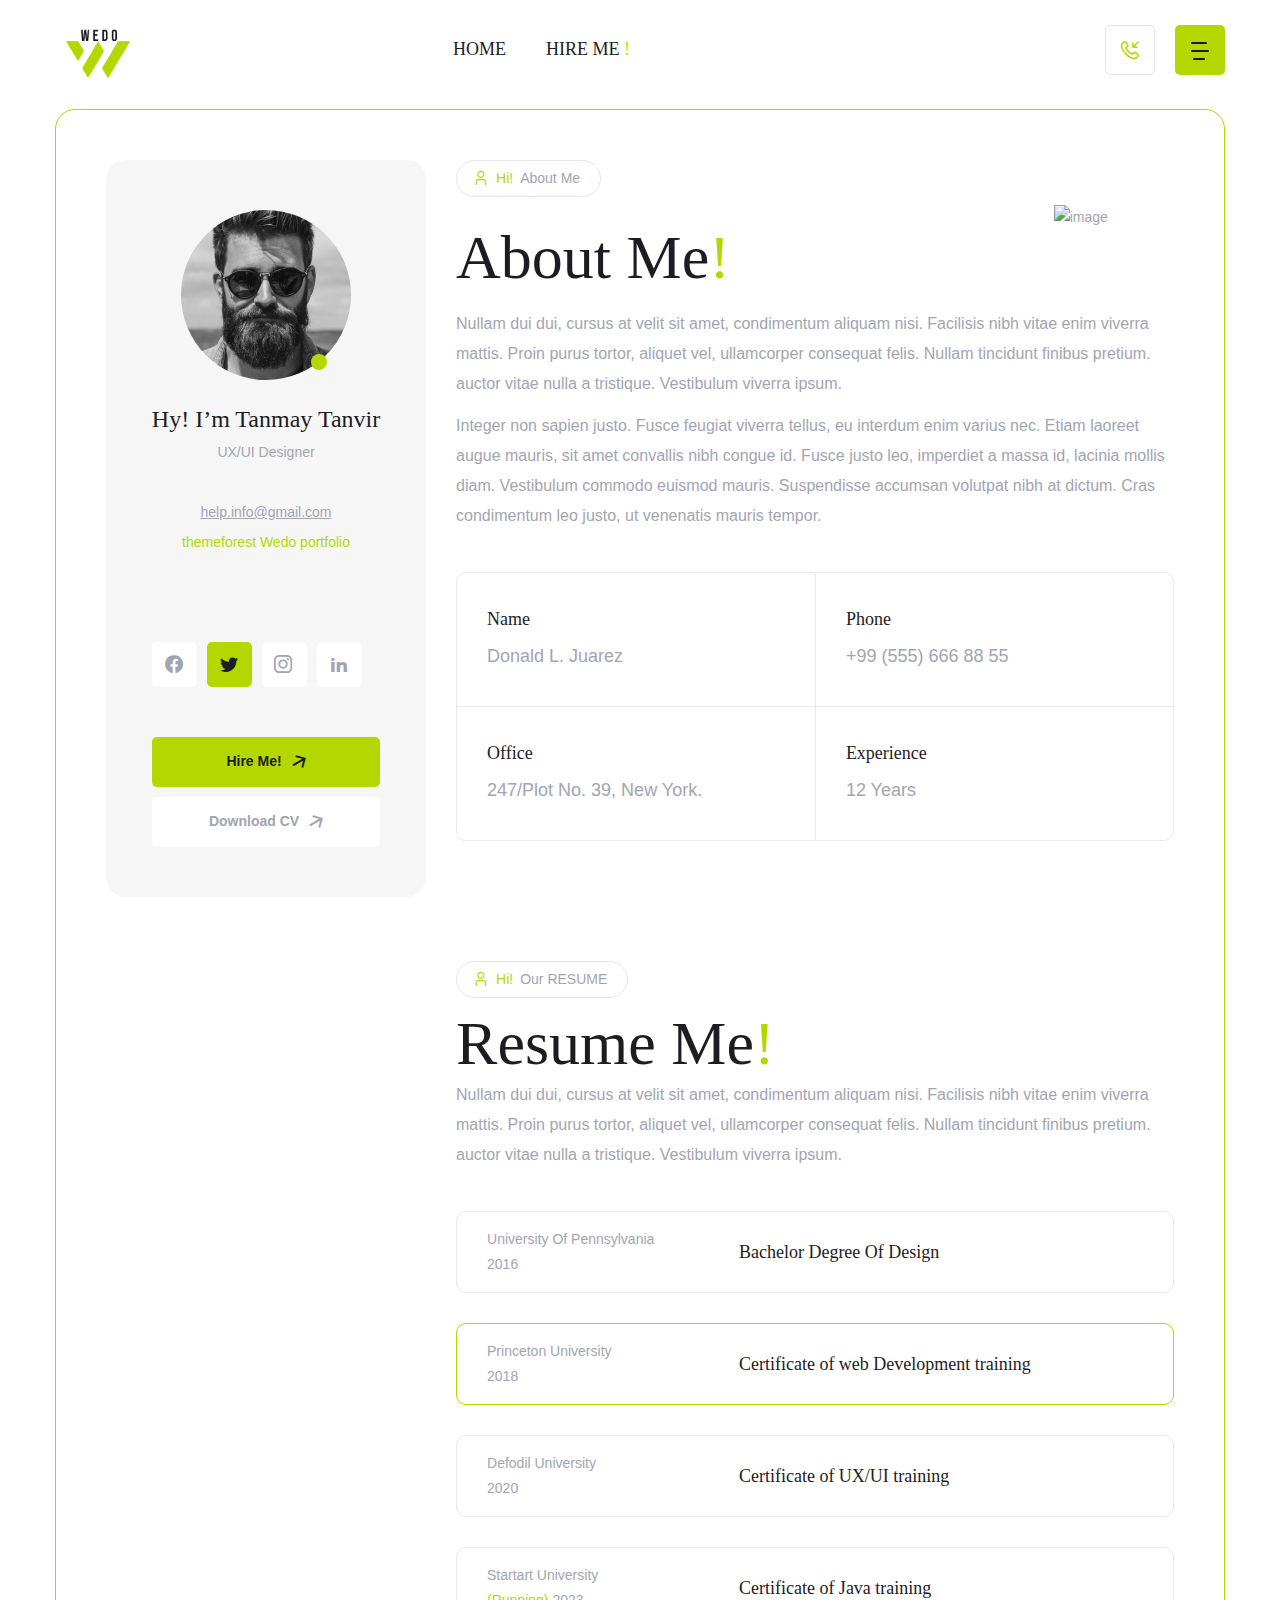
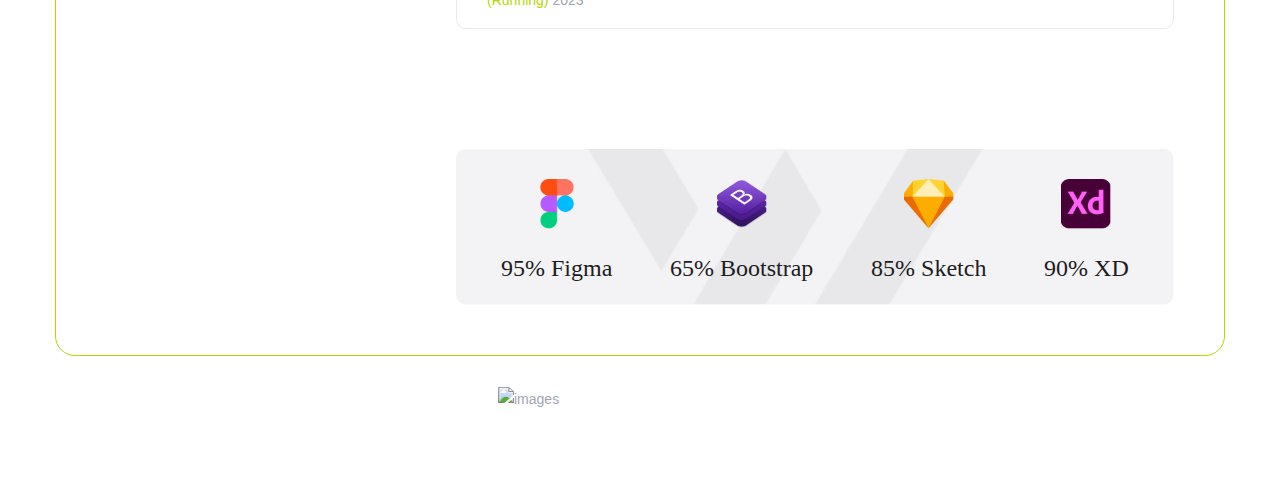
==== about-us.html @ e4fea362 "update" ====
<!DOCTYPE html>
<!--[if IE 8]><html class="ie" xmlns="http://www.w3.org/1999/xhtml" xml:lang="en-US" lang="en-US"> <![endif]-->
<!--[if (gte IE 9)|!(IE)]><!-->
<html xmlns="http://www.w3.org/1999/xhtml" xml:lang="en-US" lang="en-US">
<!--<![endif]-->

<head>
  <!-- Basic Page Needs -->
  <!--[if IE
      ]><meta http-equiv="X-UA-Compatible" content="IE=edge,chrome=1"
    /><![endif]-->

  <title>Wedo - Personal Portfolio HTML Template</title>

  <meta charset="UTF-8" />
  <meta http-equiv="X-UA-Compatible" content="IE=edge" />

  <!-- Font -->
  <link rel="stylesheet" href="fonts/fonts.css" />
  <!-- Bootstrap -->
  <link rel="stylesheet" href="stylesheets/bootstrap.min.css" />

  <!-- Mobile Specific Metas -->
  <meta name="viewport" content="width=device-width, initial-scale=1, maximum-scale=1" />

  <!-- Theme Style -->
  <link rel="stylesheet" type="text/css" href="stylesheets/shortcodes.css" />
  <link rel="stylesheet" type="text/css" href="stylesheets/style.css" />

  <!-- Favicon and Touch Icons  -->
  <link rel="shortcut icon" href="images/logo.png">
  <link rel="apple-touch-icon-precomposed" href="images/favicon.png">

  <!-- Responsive -->
  <link rel="stylesheet" type="text/css" href="stylesheets/responsive.css" />

</head>

<body>
  <!-- Header -->
  <header id="header" class="header header-default">
    <div class="tf-container">
      <div class="row">
        <div class="col-lg-4">
          <a href="index.html" class="logo">
            <img src="images/logo-light.jpg" alt="images">
          </a>
        </div>
        <div class="col-lg-8">
          <div class="inner-header">
            <div class="inner-header-left">
              <h3><a href="index.html">HOME</a></h3>
              <h3><a href="#">HIRE ME</a> <span class="flicker">!</span></h3>
            </div>
            <div class="inner-header-right">
              <div class="wd-icon-box">
                <span class="icon-phone"></span>
              </div>
              <div class="wd-icon-box active">
                <div class="nav-menu">
                  <span></span>
                </div>
              </div>
            </div>
          </div>
        </div>
      </div>
    </div>
    </div>
  </header>
  <!-- End header -->

  <section>
    <div class="tf-container">
      <div class="wrapper">
        <div class="group-4-8">
          <div class="cl4">
            <div class="sticky-sidebar">
              <div class="avatar">
                <img src="images/avatar/avt-1.png" alt="image">
              </div>
              <div class="profile">
                <div class="top">
                  <h3><a href="#">Hy! I’m Tanmay Tanvir</a></h3>
                  <p>UX/UI Designer</p>
                </div>
                <div class="content">
                  <p class="mail"><a href="#">help.info@gmail.com</a></p>
                  <p>themeforest Wedo portfolio</p>
                  <ul class="wd-social-icon m-top">
                    <li><a href="#"><i class="icon-facebook1"></i></a></li>
                    <li><a href="#" class="active"><i class="icon-twitter"></i></a></li>
                    <li><a href="#"><i class="icon-instagram"></i></a></li>
                    <li><a href="#"><i class="icon-linkedin"></i></a></li>
                  </ul>
                </div>
                <div class="bottom">
                  <a class="btn-profile active" href="#">Hire Me!<span class="icon-arrow"></span></a>
                  <a class="btn-profile" href="#">Download CV <span class="icon-arrow"></span></a>
                </div>
              </div>
            </div>
          </div>
          <div class="cl8">
            <!-- about us -->
            <div class="about-wrap">
              <div class="wrap-title">
                <div class="note">
                  <span class="icon-user icon"></span>
                  <span>Hi!</span>
                  &ensp;
                  <p>About Me</p>
                </div>
                <div class="box-title">
                  <h1 class="title">
                    About Me<span>!</span>
                  </h1>
                  <img class="logo" src="images/logo-2.png" alt="image">
                </div>

                <p>
                  Nullam dui dui, cursus at velit sit amet, condimentum aliquam nisi. Facilisis nibh vitae enim viverra
                  mattis. Proin purus tortor, aliquet vel, ullamcorper consequat felis. Nullam tincidunt finibus
                  pretium. auctor vitae nulla a tristique. Vestibulum viverra ipsum.
                </p>
                <p>Integer non sapien justo. Fusce feugiat viverra tellus, eu interdum enim varius nec. Etiam laoreet
                  augue mauris, sit amet convallis nibh congue id. Fusce justo leo, imperdiet a massa id, lacinia mollis
                  diam. Vestibulum commodo euismod mauris. Suspendisse accumsan volutpat nibh at dictum. Cras
                  condimentum leo justo, ut venenatis mauris tempor.</p>
              </div>
              <table class="content">

                <tr>
                  <td class="br-left">
                    <h4>Name</h4>
                    <p>Donald L. Juarez</p>
                  </td>
                  <td>
                    <h4>Phone</h4>
                    <p>+99 (555) 666 88 55</p>
                  </td>
                </tr>
                <tr>
                  <td class="br-left br-bottom">
                    <h4>Office</h4>
                    <p>247/Plot No. 39, New York.</p>
                  </td>
                  <td class="br-bottom">
                    <h4>Experience</h4>
                    <p>12 Years</p>
                  </td>
                </tr>
              </table>
            </div>
            <!-- end -->
            <!-- resume -->
            <div class="resume-wrap">
              <div class="wrap-title">
                <div class="note">
                  <span class="icon-user icon"></span>
                  <span>Hi!</span>
                  &ensp;
                  <p>Our RESUME</p>
                </div>
                <div class="box-title">
                  <h1 class="title">
                    Resume Me<span>!</span>
                  </h1>

                </div>

                <p>
                  Nullam dui dui, cursus at velit sit amet, condimentum aliquam nisi. Facilisis nibh vitae enim viverra
                  mattis. Proin purus tortor, aliquet vel, ullamcorper consequat felis. Nullam tincidunt finibus
                  pretium. auctor vitae nulla a tristique. Vestibulum viverra ipsum.
                </p>

              </div>
              <div class="row">
                <div class="col-lg-12">
                  <div class="tf-box-resume">
                    <ul class="inner-left">
                      <li>University of Pennsylvania</li>
                      <li>2016</li>
                    </ul>
                    <h4 class="inner-right"><a href="#"> Bachelor Degree Of Design</a></h4>
                  </div>
                </div>
                <div class="col-lg-12">
                  <div class="tf-box-resume active">
                    <ul class="inner-left">
                      <li>Princeton University</li>
                      <li>2018</li>
                    </ul>
                    <h4 class="inner-right"><a href="#"> Certificate of web Development training</a></h4>
                  </div>
                </div>
                <div class="col-lg-12">
                  <div class="tf-box-resume">
                    <ul class="inner-left">
                      <li>Defodil University</li>
                      <li>2020</li>
                    </ul>
                    <h4 class="inner-right"><a href="#"> Certificate of UX/UI training</a></h4>
                  </div>
                </div>
                <div class="col-lg-12">
                  <div class="tf-box-resume">
                    <ul class="inner-left">
                      <li>Startart University</li>
                      <li><span>(Running)</span> 2023</li>
                    </ul>
                    <h4 class="inner-right"><a href="#"> Certificate of Java training</a></h4>
                  </div>
                </div>
              </div>

            </div>
            <!-- end -->
            <div class="banner">
              <div class="item">
                <img src="images/service/img-9.png" alt="image">
                <h4><a href="#">95% Figma</a></h4>
              </div>
              <div class="item">
                <img src="images/service/img-8.png" alt="image">
                <h4><a href="#">65% Bootstrap</a></h4>
              </div>
              <div class="item">
                <img src="images/service/img-2.png" alt="image">
                <h4><a href="#">85% Sketch</a></h4>
              </div>
              <div class="item">
                <img src="images/service/img-7.png" alt="image">
                <h4><a href="#">90% XD</a></h4>
              </div>
            </div>
          </div>
        </div>
      </div>
    </div>
  </section>
  <!-- End -->

  <!-- Footer -->
  <footer>
    <div class="tf-container">
      <div class="footer">
        <img src="images/footer.jpg" alt="images">
      </div>
    </div>

  </footer>
  <!-- End footer -->
  <script src="javascript/jquery.min.js"></script>
  <script src="javascript/main.js"></script>

</body>

</html>
---- stylesheets/shortcodes.css ----
/*
--------------------------
*/
@import url(../fonts/icons-font.css);




.tf-container {
    position: relative;
    margin-left: auto;
    margin-right: auto;
    padding-right: 15px;
    padding-left: 15px;
    width: 1200px;
    max-width: 100%;
}

.wrapper {
    border: 1px solid var(--primary-bg-light);
    border-radius: 20px;
    padding: 50px;
}

.group-4-8 {
    display: flex;
    flex-wrap: wrap;
}

.group-4-8 .cl4 {
    width: 29.966%;
}

.group-4-8 .cl8 {
    width: 67.2%;
    margin-left: 30px;
}

/* light themes
--------------------------------------------------------------*/
/* sidebar */
.sticky-sidebar {
    background-color: #f6f6f6;
    border-radius: 20px;
    padding: 50px 0px;
    display: flex;
    flex-direction: column;
    align-items: center;
}

.sticky-sidebar .avatar {
    width: 170px;
    height: 170px;
    position: relative;
}

.sticky-sidebar .avatar::after {
    position: absolute;
    content: "";
    width: 16px;
    height: 16px;
    border-radius: 50px;
    background-color: var(--primary-bg-light);
    bottom: 6%;
    right: 14%;
}

.sticky-sidebar .avatar img {
    border-radius: 100px;
}

.sticky-sidebar .profile {
    margin: 25px 0px 0px;
}

.profile .top h3 {
    font-size: 24px;
    line-height: 28.8px;
    text-align: center;
    margin-bottom: 3px;
}

.profile .top p {
    font-weight: 500;
    font-size: 14px;
    line-height: 30px;
    text-align: center;
}

.sticky-sidebar .content p {
    font-size: 14px;
    line-height: 30px;
    color: var(--primary-bg-light);
    text-align: center;
}

.sticky-sidebar .content .mail a {
    color: var(--primary-color);
    text-decoration: underline;
}

/* widget social icon */
.wd-social-icon {
    display: flex;
    align-items: center;
    gap: 10px;
}

.wd-social-icon li a {
    background: var(--color-white);
    border-radius: 5px;
    width: 45px;
    height: 45px;
    display: inline-flex;
    align-items: center;
    justify-content: center;
    color: var(--primary-color);
}

.wd-social-icon li a:hover,
.wd-social-icon li a.active,
.btn-profile:hover,
.btn-profile.active {
    color: var(--title-light);
    background-color: var(--primary-bg-light);
}

.wd-social-icon li a i {
    font-size: 18px;
}

.profile .content {
    margin: 30px 0px 50px;
}

.content .m-top {
    margin-top: 85px;
}

.profile .bottom {
    display: flex;
    flex-direction: column;
    gap: 10px;
}

.btn-profile {
    width: 100%;
    height: 50px;
    font-weight: 600;
    font-size: 14px;
    line-height: 16.94px;
    display: inline-flex;
    justify-content: center;
    align-items: center;
    background-color: var(--color-white);
    color: var(--primary-color);
    border-radius: 5px;
}

.btn-profile span {
    margin-left: 10px;
}

.btn-profile span::before {
    color: var(--primary-color);
}

.btn-profile.active span::before,
.btn-profile:hover span::before {
    color: var(--title-light);
}

.btn-profile span {
    -webkit-transition: all 0.3s ease-in-out;
    -moz-transition: all 0.3s ease-in-out;
    -ms-transition: all 0.3s ease-in-out;
    -o-transition: all 0.3s ease-in-out;
    transition: all 0.3s ease-in-out;
}

/* blog detail*/
.wrap-title {
    margin-bottom: 41px;
}

.wrap-title .note {
    display: inline-flex;
    justify-content: center;
    align-items: center;
    padding: 5px 20px 5px 17px;
    border-radius: 100px;
    border: 1px solid #e6e6e7;
    cursor: pointer;
    margin-bottom: 8px;
}

.wrap-title .note span {
    color: var(--primary-bg-light);
}

.wrap-title .note span,
.wrap-title .note p {
    font-size: 14px;
    line-height: 16.94px;
}

.wrap-title .note .icon {
    margin-right: 8px;
}

.wrap-title .title {
    font-size: 62px;
    line-height: 74.4px;
}

.wrap-title .title span {
    color: var(--primary-bg-light);
}

.blog-wrap .image {
    margin-bottom: 20px;
}

.post,
.post .user-post,
.post .view {
    display: flex;
    justify-content: space-between;
    align-items: center;
}

.content .post {
    margin-bottom: 24px;
}

.post .user-post .thumb img {
    width: 38px;
    height: 38px;
    margin-right: 9px;
    border-radius: 50%;
}

.post .thumb span:last-child {
    color: var(--primary-bg-light);
}

.post .thumb {
    margin-right: 49px;
}

.post .view li {
    font-size: 14px;
}

.post .view li:first-child {
    margin-right: 18px;
}

.date-post {
    padding: 6px 18px;
    border-radius: 100px;
    border: 1px solid rgba(29, 28, 34, 0.1);
    cursor: pointer;
}

.date-post .icon-calendar {
    color: var(--primary-bg-light);
}

.content h3 {
    font-size: 32px;
    line-height: 38px;
    margin-bottom: 22px;
}

.content .text {
    display: flex;
    margin: 35px 0px;
}

.content .text span {
    margin-right: 20px;
    font-size: 15px;
    padding: 10px;
    border: 1px solid var(--primary-bg-light);
    width: 30px;
    height: 30px;
    display: flex;
    justify-content: center;
    align-items: center;
    border-radius: 100px;
    color: var(--primary-bg-light);
}

.content .text p {
    font-size: 18px;
    font-weight: 500;
}

.content .tf-list-price {
    margin-bottom: 37px;
}

.tf-list-price li {
    font-size: 16px;
    line-height: 40px;
}

.tf-list-price li i {
    margin-right: 13px;
    font-size: 7px;
    padding: 6px;
    background-color: var(--primary-bg-light);
    width: 14px;
    height: 14px;
    border-radius: 100px;
    color: var(--title-light);
}

/* widget-cart-profile */
.wd-user-post {
    padding: 41px 50px 50px;
    background-color: var(--primary-bg-white);
    border-radius: 10px;
    border: 1px solid var(--primary-bg-light);
    display: flex;
    justify-content: center;
    align-items: center;
}

.wd-user-post .avatar {
    margin-right: 29px;
}

.wd-user-post .avatar img {
    max-width: 100px;
    height: 100px;
    border-radius: 50%;
}

.wd-user-post .profile-cart .title {
    display: flex;
    justify-content: space-between;
    align-items: center;
    margin-bottom: 15px;
}

.wd-user-post .profile-cart .title h3 {
    font-size: 24px;
    line-height: 30px;
    margin: 0;
}

.wd-user-post .profile-cart .social {
    display: flex;
    gap: 30px;
}

.wd-user-post .profile-cart .social i {
    font-size: 14px;
    color: var(--primary-color);
}

.blog-wrap .content .wd-user-post {
    margin-bottom: 50px;
}

.wd-link-blog {
    padding-top: 20px;
    border-top: 1px solid rgba(29, 28, 34, 0.1);
    display: flex;
    justify-content: space-between;
    align-items: center;
}

.wd-link-blog .prev-blog,
.wd-link-blog .next-blog {
    display: flex;
    align-items: center;
}

.wd-link-blog .prev-blog a,
.wd-link-blog .next-blog a {
    width: 50px;
    height: 50px;
    display: flex;
    justify-content: center;
    align-items: center;
    background-color: rgba(29, 28, 34, 0.1);
    color: var(--primary-color);
    border-radius: 100px;
    cursor: pointer;
    -webkit-transition: all 0.3s ease-in-out;
    -moz-transition: all 0.3s ease-in-out;
    -ms-transition: all 0.3s ease-in-out;
    -o-transition: all 0.3s ease-in-out;
    transition: all 0.3s ease-in-out;
}

.wd-link-blog a.active,
.wd-link-blog a:hover {
    background-color: var(--primary-bg-light);
    color: var(--title-light);
}

.wd-link-blog a::before {
    -webkit-transition: all 0.3s ease-in-out;
    -moz-transition: all 0.3s ease-in-out;
    -ms-transition: all 0.3s ease-in-out;
    -o-transition: all 0.3s ease-in-out;
    transition: all 0.3s ease-in-out;
}

.wd-link-blog a.active:hover {
    background-color: rgba(29, 28, 34, 0.1);
}

.wd-link-blog a.icon-arrow-thin-left:hover::before {
    transform: translate(-10px, 0px);
    color: var(--title-light);
}

.wd-link-blog a.icon-arrow-thin-right:hover::before {
    transform: translate(10px, 0px);
}

.wd-link-blog p {
    line-height: 20px;
}

.wd-link-blog .next-blog p {
    text-align: right;
}

.wd-link-blog h3 {
    margin: 5px 0px 0px;
    font-size: 18px;
    line-height: 20px;
}

.wd-link-blog .prev-blog a {
    margin-right: 10px;
}

.wd-link-blog .next-blog a {
    margin-left: 10px;
}

.blog-wrap .content {
    margin-bottom: 114px;
}

/* widget user comment */

.title-cmt h3 {
    font-size: 32px;
    line-height: 38px;
    margin-bottom: 0;
}

.wd-user-cmt .title-cmt {
    margin-bottom: 21px;
}

.wd-user-cmt .item-cmt {
    display: flex;
    align-items: center;
    padding: 21px 50px 40px 30px;
    border-radius: 10px;
    border: 1px solid rgba(29, 28, 34, 0.1);
    display: flex;
    justify-content: center;
    align-items: center;
}

.wd-user-cmt .item-cmt img {
    width: 70px;
    height: 70px;
    margin-right: 19px;
}

.wd-user-cmt .item-cmt h3 {
    margin-bottom: 3px;
    font-size: 18px;
    line-height: 30px;
}

.wd-user-cmt .m-left-1 {
    margin-left: 71px;
    margin-top: 30px;
}

.blog-wrap .wd-user-cmt {
    margin-bottom: 36px;
}

/* widget post comment */
.wd-post-comment .title-cmt {
    margin-bottom: 29px;
}

form .group-input {
    display: flex;
    flex-wrap: wrap;
    margin-left: -30px;
    row-gap: 30px;
    margin-bottom: 36px;
}

form .group-input .input {
    position: relative;
    /* width: 100%; */
    width: calc(50% - 30px);
    margin-left: 30px;
}

form .textarea {
    position: relative;
}

form .group-input label,
form .textarea label {
    position: absolute;
    top: -9px;
    background-color: #ffff;
    padding: 0px 7px;
    left: 18px;
}

.wd-post-comment form p span {
    color: var(--primary-bg-light);
}

.wd-post-comment form button {
    width: 170px;
    height: 50px;
    font-size: 14px;
    line-height: 17px;
    display: flex;
    justify-content: center;
    align-items: center;
    margin-top: 41px;
}

.wd-post-comment form button span {
    margin-left: 5px;
    font-size: 11px;
    -webkit-transition: all 0.3s ease-in-out;
    -moz-transition: all 0.3s ease-in-out;
    -ms-transition: all 0.3s ease-in-out;
    -o-transition: all 0.3s ease-in-out;
    transition: all 0.3s ease-in-out;
}

.wd-post-comment form button span::before {
    color: var(--title-light);
}

.wd-post-comment form button:hover span::before,
.wd-post-comment form button:hover {
    color: var(--title-light);
}

.btn-profile:hover span,
.wd-post-comment form button:hover span {
    transform: translate(5px, -5px);
}

/* PORTFOLIO - DETAILS */
.group-desc-user {
    padding: 37px 50px 49px;
    border-radius: 20px;
    background-color: var(--primary-bg-white);
    margin-bottom: 26px;
}

.group-desc-user .desc-title {
    display: flex;
    flex-wrap: wrap;
    margin-left: -10px;
    margin-bottom: 38px;
}

.group-desc-user .desc-title .inner-desc {
    width: calc(50% - 10px);
    margin-left: 10px;
}

.group-desc-user .desc-title .inner-desc li {
    font-family: "Bebas Neue", cursive;
    color: var(--title-light);
    text-transform: uppercase;
    font-size: 18px;
    line-height: 42px;
}

.group-desc-user .desc-title .inner-desc li:hover,
.group-desc-user .desc-title .inner-desc li.active {
    color: var(--primary-bg-light);
}

.group-desc-user .desc-title .inner-desc li span {
    color: var(--primary-color);
}

.group-desc-user .image img {
    border-radius: 20px;
}

.portfolio-wrap .content h3 {
    line-height: 34px;
    margin-bottom: 15px;
}

.portfolio-wrap .tf-list {
    margin: 42px 0px;
}

.portfolio-wrap .tf-list li {
    color: var(--title-light);
    font-size: 16px;
    line-height: 30px;
    font-weight: 700;
}

.portfolio-wrap .image {
    margin-bottom: 39px;
}

.portfolio-wrap .group-img {
    display: flex;
    flex-wrap: wrap;
    margin-left: -30px;
    padding: 43px 0px;
}

.portfolio-wrap .group-img .inner-img {
    margin-left: 30px;
    width: calc(50% - 30px);
}

.portfolio-wrap .last-text {
    margin-bottom: 40px;
}

.portfolio-wrap .content p:last-child {
    margin-top: 22px;
}

.portfolio-wrap .image-box {
    display: flex;
    align-items: center;
    gap: 29px;
    margin: 32px 0px 38px;
}

.image-box img {
    width: 270px;
    height: 226px;
}

/* CONTACT US */
.box-title {
    display: flex;
    justify-content: space-between;
    align-items: center;
}

.box-title .logo {
    width: 120px;
    height: 104px;
}

.map iframe {
    width: 100%;
    min-height: 650px;
    /* filter: grayscale(1); */
    border-radius: 20px;
    margin-bottom: 30px;
}

/* widget cart contact */
.tf-cart-contact {
    display: flex;
    justify-content: space-between;
    align-items: center;
    border: 1px solid rgba(29, 28, 34, 0.1);
    border-radius: 10px;
    padding: 27px 30px;
    -webkit-transition: all 0.3s ease-in-out;
    -moz-transition: all 0.3s ease-in-out;
    -ms-transition: all 0.3s ease-in-out;
    -o-transition: all 0.3s ease-in-out;
    transition: all 0.3s ease-in-out;
}

.tf-cart-contact.active,
.tf-cart-contact:hover {
    border: 1px solid var(--primary-bg-light);
}

.tf-cart-contact span {
    font-size: 14px;
    display: flex;
    align-items: center;
}

.tf-cart-contact h3 {
    font-size: 32px;
    line-height: 38px;
}

.tf-cart-contact .inner-left i {
    font-size: 32px;
    margin-right: 38px;
}

.box-cart-contact .tf-cart-contact {
    margin-bottom: 30px;
}

.contact-wrap .wd-post-comment {
    margin-top: 84px;
}

/* blog page */
.group-col-2 {
    display: flex;
    flex-wrap: wrap;
    margin-left: -30px;
}

.group-col-2 .cl2 {
    width: calc(50% - 30px);
    margin-left: 30px;
}

.box-latest {
    position: relative;
    cursor: pointer;
    border-radius: 20px;
    margin-bottom: 30px;
    background-color: var(--primary-bg-white);
    overflow: hidden;
    -webkit-transition: all 0.3s ease-out 0s;
    -moz-transition: all 0.3s ease-out 0s;
    -ms-transition: all 0.3s ease-out 0s;
    -o-transition: all 0.3s ease-out 0s;
    transition: all 0.3s ease-out 0s;
}

.box-latest::after {
    content: "";
    position: absolute;
    width: 8%;
    height: 22%;
    background-color: rgba(29, 28, 34, 0.05);
    bottom: -16px;
    right: -7px;
    transform: rotate3d(1, 1, 1, 45deg);
}

.box-latest .img-latest {
    overflow: hidden;
}

.box-latest img {
    width: 100%;
    height: 200px;
    -webkit-transition: all 0.3s ease-out 0s;
    -moz-transition: all 0.3s ease-out 0s;
    -ms-transition: all 0.3s ease-out 0s;
    -o-transition: all 0.3s ease-out 0s;
    transition: all 0.3s ease-out 0s;
}

.box-latest:hover .img-latest img {
    transform: scale3d(1.1, 1.1, 1.1);
}

.box-latest h3 {
    font-size: 24px;
    line-height: 30px;
}

.box-latest .inner-top {
    padding: 25px 30px 20px;
    border-bottom: 1px solid rgba(29, 28, 34, 0.1);
}

.box-latest .inner-bottom {
    padding: 25px 30px 20px;
    margin: 0px;
}

.box-latest .inner-bottom .post {
    margin: 0px;
}

.box-latest .inner-bottom .post .view {
    margin-left: -12px;
}

.contact-wrap .content {
    margin-bottom: 20px;
}

/* widget pagination */
.tf-pagination {
    display: flex;
    align-items: center;
    justify-content: center;
}

.tf-pagination li i {
    -webkit-transition: all 0.3s ease-out 0s;
    -moz-transition: all 0.3s ease-out 0s;
    -ms-transition: all 0.3s ease-out 0s;
    -o-transition: all 0.3s ease-out 0s;
    transition: all 0.3s ease-out 0s;
}

.tf-pagination li:not(:last-child) {
    margin-right: 10px;
}

.tf-pagination li a {
    width: 50px;
    height: 50px;
    background: rgba(255, 255, 255, 0.1);
    border-radius: 50px;
    display: inline-flex;
    align-items: center;
    justify-content: center;
    font-weight: 500;
    font-size: 14px;
    line-height: 20px;
    color: var(--primary-color);
}

.tf-pagination.st1 li a {
    background: rgba(29, 28, 34, 0.1);
}

.tf-pagination li.current a,
.tf-pagination li a:hover {
    background: var(--primary-bg-light);
    color: var(--title-light);
}

.tf-pagination a:hover .icon-arrow-thin-left {
    transform: translate(-10px, 0px);
}

.tf-pagination a:hover .icon-arrow-thin-right {
    transform: translate(10px, 0px);
}

/* widget box testimonials */
.box-testimonials {
    position: relative;
    cursor: pointer;
    border-radius: 20px;
    margin-bottom: 30px;
    background-color: var(--primary-bg-white);
    overflow: hidden;
    -webkit-transition: all 0.3s ease-out 0s;
    -moz-transition: all 0.3s ease-out 0s;
    -ms-transition: all 0.3s ease-out 0s;
    -o-transition: all 0.3s ease-out 0s;
    transition: all 0.3s ease-out 0s;
    border: 1px solid var(--primary-bg-white);
}

.box-testimonials::after {
    content: "";
    position: absolute;
    width: 10%;
    height: 40%;
    background-color: rgba(29, 28, 34, 0.05);
    bottom: -21px;
    right: -12px;
    transform: rotate3d(1, 1, 1, 45deg);
}

.box-testimonials.active,
.box-testimonials:hover {
    border: 1px solid var(--primary-bg-light);
}

.box-testimonials .inner-top {
    border-bottom: 1px solid rgba(29, 28, 34, 0.1);
    padding: 40px 28px 20px;
}

.box-testimonials .inner-top p {
    font-size: 18px;
    font-weight: 500;
}

.box-testimonials .inner-bottom {
    padding: 20px 28px;
    position: relative;
}

.box-testimonials .inner-bottom .post {
    margin: 0;
}

.post .group-rating .list-star {
    display: flex;
    align-items: center;
}

.post .group-rating li:last-child {
    font-size: 12px;
}

.post .group-rating .list-star .icon-star {
    color: var(--primary-bg-light);
    font-size: 12px;
}

.post .group-rating h4 {
    font-size: 18px;
    line-height: 30px;
}

.box-testimonials .inner-bottom .user-post .thumb {
    margin-right: 5px;
}

.post .user-post .icon-mask-group {
    font-size: 30px;
    margin-left: 50px;
}

/* price table */
.box-pricing {
    cursor: pointer;
    border-radius: 20px;
    margin-bottom: 30px;
    overflow: hidden;
    -webkit-transition: all 0.3s ease-out 0s;
    -moz-transition: all 0.3s ease-out 0s;
    -ms-transition: all 0.3s ease-out 0s;
    -o-transition: all 0.3s ease-out 0s;
    transition: all 0.3s ease-out 0s;
    border: 1px solid var(--primary-bg-white);
}

.box-pricing.active,
.box-pricing:hover {
    border: 1px solid var(--primary-bg-light);
}

.box-pricing.cart {
    position: relative;
    /* overflow: hidden; */
}

.box-pricing.cart::after {
    content: "Most Paopular";
    position: absolute;
    font-family: "Inter", sans-serif;
    width: 172px;
    background-color: var(--primary-bg-light);
    padding: 4px 26px;
    top: 33px;
    transform: rotate(45deg);
    right: -55px;
    font-size: 14px;
    color: var(--title-light);
}

.box-pricing .archive-top {
    padding: 36px 30px 20px;
    background-color: var(--primary-bg-white);
    display: flex;
    align-items: center;
}

.box-pricing .archive-top .inner-left {
    margin-right: 39px;
}

.box-pricing .archive-top .inner-left p {
    font-size: 32px;
    line-height: 39px;
    color: var(--title-light);
    position: relative;
}

.box-pricing .archive-top .inner-left p::before {
    font-family: "icomoon";
    content: "\e90e";
    color: #b4d700;
    font-size: 16px;
    position: absolute;
    top: -4px;
    left: -9px;
}

.box-pricing .archive-top .inner-left p span {
    font-size: 14px;
    line-height: 16.94px;
    color: var(--primary-color);
}

.box-pricing .archive-top .inner-left h4 {
    font-size: 18px;
    line-height: 34px;
}

.box-pricing .archive-top .inner-left h4 a {
    color: var(--primary-color);
}

.box-pricing .archive-top .inner-left .icon {
    margin-top: 38px;
}

.box-pricing .archive-top .inner-left .icon span {
    font-size: 100px;
}

.box-pricing .list-desc li {
    font-size: 16px;
    line-height: 40px;
}

.box-pricing .list-desc .bland {
    opacity: 0.5;
}

.box-pricing .archive-bottom {
    padding: 16px 0px;
    background: rgba(29, 28, 34, 0.1);
    -webkit-transition: all 0.3s ease-out 0s;
    -moz-transition: all 0.3s ease-out 0s;
    -ms-transition: all 0.3s ease-out 0s;
    -o-transition: all 0.3s ease-out 0s;
    transition: all 0.3s ease-out 0s;
}

.box-pricing.active,
.box-pricing:hover .archive-bottom {
    background-color: var(--primary-bg-light);
}

.box-pricing .archive-bottom p {
    text-align: center;
}

.box-pricing .archive-bottom p,
.box-pricing .archive-bottom p span::before {
    color: var(--title-light);
    font-weight: 600;
}

.box-pricing .archive-bottom p span {
    font-size: 11px;
    margin-left: 7px;
}

.pricing-wrap .content {
    margin-bottom: -30px;
}

/* portfolio page */
.box-portfolio {
    cursor: pointer;
    margin-bottom: 25px;
}

.box-portfolio .img-portfolio {
    /* padding: 10px; */
    border: 1px solid #fff;
    border-radius: 20px;
    overflow: hidden;
    -webkit-transition: all 0.3s ease-out 0s;
    -moz-transition: all 0.3s ease-out 0s;
    -ms-transition: all 0.3s ease-out 0s;
    -o-transition: all 0.3s ease-out 0s;
    transition: all 0.3s ease-out 0s;
}

.box-portfolio:hover .img-portfolio {
    border: 1px solid var(--primary-bg-light);
}

.box-portfolio .img-portfolio img {
    width: 100%;
    -webkit-transition: all 0.3s ease-out 0s;
    -moz-transition: all 0.3s ease-out 0s;
    -ms-transition: all 0.3s ease-out 0s;
    -o-transition: all 0.3s ease-out 0s;
    transition: all 0.3s ease-out 0s;
}

.box-portfolio:hover .img-portfolio img {
    transform: scale3d(1.1, 1.1, 1.1);
}

.box-portfolio .content {
    padding-top: 34px;
}

.box-portfolio .content p {
    display: inline-block;
    border: 1px solid rgba(29, 28, 34, 0.1);
    border-radius: 100px;
    padding: 5px 19px;
    font-size: 14px;
    line-height: 17px;
    -webkit-transition: all 0.3s ease-out 0s;
    -moz-transition: all 0.3s ease-out 0s;
    -ms-transition: all 0.3s ease-out 0s;
    -o-transition: all 0.3s ease-out 0s;
    transition: all 0.3s ease-out 0s;
}

.box-portfolio:hover .content p {
    border: none;
    background-color: var(--primary-bg-light);
    color: var(--title-light);
}

.box-portfolio .content h4 {
    font-size: 24px;
    line-height: 30px;
    margin-top: 14px;
}

.box-portfolio .content h4 a {
    display: flex;
    justify-content: space-between;
}

.box-portfolio:hover .content h4 svg path {
    stroke: var(--primary-bg-light);
    stroke-opacity: 1;
}

.portfolio-wrap .tf-pagination {
    margin-top: 20px;
}

/* skill page */
.skill-wrap .box-title .title {
    width: 56%;
}

.tf-skill-bar .progress-item {
    position: relative;
}

.tf-skill-bar .progress-item:not(:last-child) {
    margin-bottom: 26px;
}

.progress-item h4 {
    font-size: 18px;
    line-height: 22px;
    margin-bottom: 14px;
}

.tf-skill-bar .inner-skill {
    width: 100%;
    height: 20px;
    background: rgba(29, 28, 34, 0.1);
    overflow: hidden;
    border-radius: 5px;
}

.progress-value {
    height: 20px;
    float: left;
    border-radius: 5px;
    background: var(--primary-bg-light);
}

.rank-skill {
    font-size: 12px;
    line-height: 20px;
    color: var(--title-light);
    position: absolute;
    text-align: center;
    min-width: 3em;
    display: none;
}

.tf-skill-bar .progress-item .skill-1 {
    left: 90%;
}

.tf-skill-bar .progress-item .skill-2 {
    left: 95%;
}

.tf-skill-bar .progress-item .skill-3 {
    left: 93%;
}

.tf-skill-bar .progress-item .skill-4 {
    left: 80%;
}

.tf-skill-bar .progress-item .skill-5 {
    left: 90%;
}

/* service page */
.tf-service {
    padding: 17px 30px 12px;
    border: 1px solid rgba(29, 28, 34, 0.1);
    border-radius: 10px;
    margin-bottom: 30px;
    display: flex;
    align-items: center;
    cursor: pointer;
    -webkit-transition: all 0.3s ease-out 0s;
    -moz-transition: all 0.3s ease-out 0s;
    -ms-transition: all 0.3s ease-out 0s;
    -o-transition: all 0.3s ease-out 0s;
    transition: all 0.3s ease-out 0s;
}

.tf-service.last {
    margin-bottom: 50px;
}

.tf-service:hover {
    border: 1px solid var(--primary-bg-light);
}

.tf-service .content {
    flex: 2;
}

.tf-service .title {
    flex: 1;
}

.tf-service .content h4 {
    font-size: 18px;
    line-height: 22px;
}

.tf-service .title p {
    font-weight: 500;
    font-size: 14px;
    line-height: 30px;
    text-transform: capitalize;
}

.tf-service .title span {
    font-size: 14px;
    line-height: 32px;
    color: var(--primary-bg-light);
}

.tf-service .content p {
    font-size: 14px;
    line-height: 24px;
}

.tf-service img {
    width: 50px;
    height: 50px;
}

.btn-service {
    width: 150px;
    height: 50px;
    background: rgba(29, 28, 34, 0.1);
    color: var(--title-light);
}

.btn-service span::before {
    color: var(--title-light);
}

/* count */
.tf-count {
    margin-top: 120px;
}

.tf-count h4 {
    display: flex;
    font-size: 62px;
    line-height: 44px;
    margin-bottom: 17px;
    color: var(--primary-bg-light);
}

.tf-count h4 span {
    color: var(--title-light);
}

.tf-count .count-desc li {
    font-size: 14px;
    line-height: 30px;
}

/* About us */
.about-wrap {
    margin-bottom: 120px;
}

.about-wrap .wrap-title>p:last-child {
    margin-top: 12px;
}

table.content {
    border-spacing: 0;
    border-collapse: separate;
    border-radius: 10px;
    width: 100%;
    border-radius: 10px;
    overflow: hidden;
    border: 1px solid rgba(29, 28, 34, 0.1);
}

table.content td {
    width: 50%;
    border-left: 1px solid rgba(29, 28, 34, 0.1);
    border-bottom: 1px solid rgba(29, 28, 34, 0.1);
}

table.content .br-left {
    border-left: none;
}

table.content .br-bottom {
    border-bottom: none;
}

.content td {
    padding: 30px;
}

table.content h4 {
    font-size: 18px;
    line-height: 33px;
}

table.content p {
    font-size: 18px;
    line-height: 40px;
}

.resum-wrap .wrap-title {
    margin-bottom: 21px;
}

.tf-box-resume {
    border: 1px solid rgba(29, 28, 34, 0.1);
    border-radius: 10px;
    padding: 15px 30px;
    margin-bottom: 30px;
    display: flex;
    align-items: center;
    cursor: pointer;
    -webkit-transition: all 0.3s ease-out 0s;
    -moz-transition: all 0.3s ease-out 0s;
    -ms-transition: all 0.3s ease-out 0s;
    -o-transition: all 0.3s ease-out 0s;
    transition: all 0.3s ease-out 0s;
}

.tf-box-resume.active,
.tf-box-resume:hover {
    border: 1px solid var(--primary-bg-light);
}

.tf-box-resume .inner-left {
    flex: 1;
    padding-right: 50px;
}

.tf-box-resume .inner-left li {
    text-transform: capitalize;
}

.tf-box-resume .inner-left li span {
    color: var(--primary-bg-light);
}

.tf-box-resume .inner-right {
    flex: 2;
    font-size: 18px;
    line-height: 22px;
}

.resume-wrap {
    margin-bottom: 90px;
}

.banner {
    background-image: url(../images/service/bg.jpg);
    padding: 30px 45px 22px;
    background-size: cover;
    display: flex;
    justify-content: space-between;
    align-items: center;
    border-radius: 8px;
}

.banner .item {
    display: flex;
    flex-direction: column;
    row-gap: 24px;
    align-items: center;
}

.banner .item img {
    width: 50px;
    height: 50px;
}

.banner .item h4 {
    font-size: 24px;
    line-height: 30px;
}

/* hone */
.wrap-home {
    padding-bottom: 20px;
}

.grid-container {
    display: grid;
    grid-template-columns: 29.966% auto;
    grid-template-rows: auto auto auto;
    grid-gap: 30px;
}

/* .grid-container a {
    display: block;
} */

.grid-item-1 {
    grid-row: 1 / 3;
    height: fit-content;
}

.grid-item-2 {
    grid-column: 2 / 5;
}

.grid-item-2 .box-title {
    margin-bottom: 60px;
}

.grid-item-2 .box-title .title {
    flex: 2;
}

.grid-item-2 .box-title .tag {
    flex: 1;
    text-align: end;
}

.grid-item-2 .box-title .tag a {
    background: #f6f6f6;
    border-radius: 50px;
    transform: rotate(90deg);
    width: 140px;
    height: 40px;
    display: inline-flex;
    justify-content: center;
    align-items: center;
    color: var(--primary-color);
}

.grid-item-2 .box-title .tag a i {
    margin-right: 5px;
}

.grid-item-3 {
    grid-column: 2 / 4;
    height: fit-content;
}

.grid-item-3 .top {
    display: flex;
    align-items: flex-end;
    gap: 30px;
    margin-bottom: 30px;
}

.grid-item-3 .bottom {
    display: flex;
    gap: 30px;
}

.grid-item-3 .top .img-1 {
    width: 140px;
    height: 230px;
}

.grid-item-3 .top .img-2 {
    width: 300px;
    height: 300px;
}

.grid-item-3 .bottom .inner-left img {
    width: 370px;
    height: 300px;
    margin-right: 30px;
}

.grid-item-3 .bottom .inner-right {
    display: flex;
    flex-direction: column;
    row-gap: 30px;
}

.grid-item-3 .bottom .inner-right img {
    width: 70px;
    height: 70px;
}

.grid-item-3 .bottom .inner-right .img-1 {
    height: 100px;
}

.grid-item-4 {
    display: flex;
    flex-direction: column;
    row-gap: 30px;
}

.grid-item-4 img {
    width: 220px;
}

.grid-item-4 .img-1 {
    height: 128px;
}

.grid-item-4 .img-2 {
    height: 235px;
}

.grid-item-4 .img-3 {
    height: 370px;
}

.grid-item-5 {
    margin-top: -343px;
    margin-left: 45px;
}

.grid-item-5 img {
    width: 270px;
    height: 177px;
}

.grid-item-6 {
    display: flex;
    gap: 30px;
    margin-left: -22rem;
    margin-right: -18rem;
    margin-top: -10rem;
}

.grid-item-6 img {
    height: 130px;
}

.grid-item-6 .img-1 {
    width: 420px;
}

.grid-item-6 .img-2 {
    width: 170px;
}

.grid-item-6 .img-3 {
    width: 170px;
}
---- stylesheets/style.css ----
/* Reset
-------------------------------------------------------------- */
:root {
    --primary-color: #A2A5B1;
    --color-white: #FFFFFF;
    --title-light: #1D1C22;
    --color-dark: #1A191E;
    --primary-bg-light: #B4D700;
    --primary-bg-white: #F6F6F6;
    --bg-dark-hover: rgba(255, 255, 255, 0.1);
}

html {
    overflow-y: scroll;
    -webkit-text-size-adjust: 100%;
    -ms-text-size-adjust: 100%;
}

body {
    line-height: 1;
    -webkit-font-smoothing: antialiased;
    -webkit-text-size-adjust: 100%;
    -ms-text-size-adjust: 100%;
}

a,
abbr,
acronym,
address,
applet,
article,
aside,
audio,
b,
big,
blockquote,
body,
caption,
canvas,
center,
cite,
code,
dd,
del,
details,
dfn,
dialog,
div,
dl,
dt,
em,
embed,
fieldset,
figcaption,
figure,
form,
footer,
header,
hgroup,
h1,
h2,
h3,
h4,
h5,
h6,
html,
i,
iframe,
img,
ins,
kbd,
label,
legend,
li,
mark,
menu,
nav,
object,
ol,
output,
p,
pre,
q,
ruby,
s,
samp,
section,
small,
span,
strike,
strong,
sub,
summary,
sup,
tt,
table,
tbody,
textarea,
tfoot,
thead,
time,
tr,
th,
td,
u,
ul,
var,
video {
    font-family: inherit;
    font-size: 100%;
    font-weight: inherit;
    font-style: inherit;
    vertical-align: baseline;
    margin: 0;
    padding: 0;
    border: 0;
    outline: 0;
    background: transparent;
}

article,
aside,
details,
figcaption,
figure,
footer,
header,
hgroup,
menu,
nav,
section {
    display: block;
}

ol,
ul {
    list-style: none;
}

blockquote,
q {
    -webkit-hyphens: none;
    -moz-hyphens: none;
    -ms-hyphens: none;
    hyphens: none;
    quotes: none;
}

figure {
    margin: 0;
}

:focus {
    outline: 0;
}

table {
    border-collapse: collapse;
    border-spacing: 0;
}

img {
    border: 0;
    -ms-interpolation-mode: bicubic;
    vertical-align: middle;
}

legend {
    white-space: normal;
}

button,
input,
select,
textarea {
    font-size: 100%;
    margin: 0;
    max-width: 100%;
    vertical-align: baseline;
    -webkit-box-sizing: border-box;
    -moz-box-sizing: border-box;
    box-sizing: border-box;
}

button,
input {
    line-height: normal;
}


input,
textarea {
    background-image: -webkit-linear-gradient(hsla(0, 0%, 100%, 0), hsla(0, 0%, 100%, 0));
    /* Removing the inner shadow, rounded corners on iOS inputs */
}

button,
input[type="button"],
input[type="reset"],
input[type="submit"] {
    line-height: 1;
    cursor: pointer;
    /* Improves usability and consistency of cursor style between image-type 'input' and others */
    -webkit-appearance: button;
    /* Corrects inability to style clickable 'input' types in iOS */
    border: none;
}

input[type="checkbox"],
input[type="radio"] {
    padding: 0;
    /* Addresses excess padding in IE8/9 */
}

input[type="search"] {
    -webkit-appearance: textfield;
    /* Addresses appearance set to searchfield in S5, Chrome */
}

input[type="search"]::-webkit-search-decoration {
    /* Corrects inner padding displayed oddly in S5, Chrome on OSX */
    -webkit-appearance: none;
}

button::-moz-focus-inner,
input::-moz-focus-inner {
    /* Corrects inner padding and border displayed oddly in FF3/4 www.sitepen.com/blog/2008/05/14/the-devils-in-the-details-fixing-dojos-toolbar-buttons/ */
    border: 0;
    padding: 0;
}

label {
    color: var(--title-light);
    font-size: 14px;
    line-height: 17px;
}

*,
*:before,
*:after {
    -webkit-box-sizing: border-box;
    -moz-box-sizing: border-box;
    box-sizing: border-box;
}

/* Repeatable Patterns
  -------------------------------------------------------------- */
*,
*:before,
*:after {
    -webkit-box-sizing: border-box;
    -moz-box-sizing: border-box;
    box-sizing: border-box;
}

body {
    font: 14px/25px 'Inter', sans-serif;
    font-weight: 400;
    background-color: #fff;
    color: var(--primary-color);
}

a {
    color: var(--title-light);
    text-decoration: none;
    -webkit-transition: all 0.3s ease-in-out;
    -moz-transition: all 0.3s ease-in-out;
    -ms-transition: all 0.3s ease-in-out;
    -o-transition: all 0.3s ease-in-out;
    transition: all 0.3s ease-in-out;
}

a:hover,
a:focus {
    color: var(--primary-bg-light);
    text-decoration: none;
    outline: 0;
    -webkit-transition: all 0.3s ease-in-out;
    -moz-transition: all 0.3s ease-in-out;
    -ms-transition: all 0.3s ease-in-out;
    -o-transition: all 0.3s ease-in-out;
    transition: all 0.3s ease-in-out;
}

ul,
ol {
    padding: 0;
}

img {
    max-width: 100%;
    height: auto;
}

b,
strong {
    font-weight: 900;
}

h1 {
    font: 50px/50px 'Bebas Neue', cursive;
    color: var(--title-light);
}

h2 {
    font: 45px/45px 'Bebas Neue', cursive;
}

h3 {
    font: 30px/30px 'Bebas Neue', cursive;
}

h4 {
    font: 25px/25px 'Bebas Neue', cursive;
}

h5 {
    font: 22px/22px 'Bebas Neue', cursive;
}

h6 {
    font: 20px/20px 'Bebas Neue', cursive;
}

p {
    color: var(--primary-color);
    font-size: 16px;
    line-height: 30px;
}

h1,
h2,
h3,
h4,
h5,
h6 {
    margin: 0;
}

h1,
h2,
h3,
h4,
h5,
h6 {
    font-weight: 400;
    color: var(--title-light);
}

h1 {
    font-size: 80px;
    line-height: 1.1em;
}

h2 {
    font-size: 56px;
    line-height: 1.2142857142857142em;
}

h3 {
    font-size: 44px;
    line-height: 1.1363636363636365em;
}

h4 {
    font-size: 36px;
    line-height: 1.2222222222222223em;
}

h5 {
    font-size: 30px;
    line-height: 1.4em;
}

h6 {
    font-size: 24px;
    line-height: 1.25em;
}



input[type="button"],
input[type="reset"],
input[type="submit"] {
    font-size: 12px;
    font-family: 'Inter', sans-serif;
    font-weight: 700;
    background-color: transparent;
    text-transform: uppercase;
    border-width: 1px;
    border-style: solid;
    border-color: var(--color-dark);
    padding: 7px 21px;
    -webkit-transition: all 0.3s ease 0s;
    -moz-transition: all 0.3s ease 0s;
    -ms-transition: all 0.3s ease 0s;
    -o-transition: all 0.3s ease 0s;
    transition: all 0.3s ease 0s;
}

button[type="submit"] {
    border: none;
    font-weight: 700;
    background-color: var(--primary-bg-light);
    text-transform: capitalize;
    border-radius: 5px;
    width: 150px;
    height: 50px;
    display: flex;
    justify-content: center;
    align-items: center;
    -webkit-transition: all 0.3s ease-in-out;
    -moz-transition: all 0.3s ease-in-out;
    -ms-transition: all 0.3s ease-in-out;
    -o-transition: all 0.3s ease-in-out;
    transition: all 0.3s ease-in-out;

}

button:hover {
    background-color: rgba(29, 28, 34, 0.1);
    color: var(--primary-bg-light);
}

select,
textarea,
input[type="text"],
input[type="password"],
input[type="datetime"],
input[type="datetime-local"],
input[type="date"],
input[type="month"],
input[type="time"],
input[type="week"],
input[type="number"],
input[type="email"],
input[type="url"],
input[type="search"],
input[type="tel"],
input[type="color"] {
    width: 100%;
    font-size: 14px;
    border: 1px solid rgba(255, 255, 255, 0.1);
    color: var(--primary-color);
    background-color: transparent;
    height: 56px;
    padding: 21px 26px;
    border-radius: 10px;
    -webkit-transition: all 0.3s ease-in-out;
    -moz-transition: all 0.3s ease-in-out;
    -ms-transition: all 0.3s ease-in-out;
    -o-transition: all 0.3s ease-in-out;
    transition: all 0.3s ease-in-out;
}

textarea:focus,
input[type="text"]:focus,
input[type="password"]:focus,
input[type="datetime"]:focus,
input[type="datetime-local"]:focus,
input[type="date"]:focus,
input[type="month"]:focus,
input[type="time"]:focus,
input[type="week"]:focus,
input[type="number"]:focus,
input[type="email"]:focus,
input[type="url"]:focus,
input[type="search"]:focus,
input[type="tel"]:focus,
input[type="color"]:focus {
    -webkit-box-shadow: none;
    -moz-box-shadow: none;
    box-shadow: none;
}

textarea {
    width: 100%;
    height: 120px;
    padding: 21px 26px;
}

input[type="checkbox"] {
    display: inline;
}

textarea:-moz-placeholder,
textarea::-moz-placeholder,
input:-moz-placeholder,
input::-moz-placeholder {
    color: rgba(162, 165, 177, 0.6);
    opacity: 1;
}

input:-ms-input-placeholder {
    color: rgba(162, 165, 177, 0.6);
}

textarea::-webkit-input-placeholder,
input::-webkit-input-placeholder {
    color: rgba(162, 165, 177, 0.6);
    opacity: 1;
}

/* bootstrap resetting elements */
.btn {
    background-image: none;
}

textarea,
input[type="text"],
input[type="submit"],
input[type="password"],
input[type="datetime"],
input[type="datetime-local"],
input[type="date"],
input[type="month"],
input[type="time"],
input[type="week"],
input[type="number"],
input[type="email"],
input[type="url"],
input[type="search"],
input[type="tel"],
input[type="color"],
.uneditable-input,
.dropdown-menu,
.navbar .nav>.active>a,
.navbar .nav>.active>a:hover,
.navbar .nav>.active>a:focus {
    -webkit-appearance: none;
    text-shadow: none;
    -webkit-box-shadow: none;
    -moz-box-shadow: none;
    -o-box-shadow: none;
    box-shadow: none;
    color: var(--primary-color);
    border: 1px solid rgba(29, 28, 34, 0.1);
}


.header {
    padding: 25px 0px 14px;
}

.logo {
    width: 87.5px;
    height: 70px;
    display: block;

}

.inner-header {
    display: flex;
    justify-content: space-between;
    align-items: center;
}

.inner-header-left,
.inner-header-right {
    display: flex;
    align-items: center;
}

.inner-header-left h3 {
    font-size: 18px;
    line-height: 21.6px;
}

.inner-header-left h3 span {
    color: var(--primary-bg-light);
}

.inner-header-left h3:first-child {
    margin-right: 40px;
}

.wd-icon-box {
    border: 1px solid #E6E6E7;
    border-radius: 5px;
    width: 50px;
    height: 50px;
    display: flex;
    align-items: center;
    justify-content: center;
    cursor: pointer;
    -webkit-transition: all 0.3s ease-in-out;
    -moz-transition: all 0.3s ease-in-out;
    -ms-transition: all 0.3s ease-in-out;
    -o-transition: all 0.3s ease-in-out;
    transition: all 0.3s ease-in-out;

}

.wd-icon-box:last-child {
    margin-left: 20px;
}

.wd-icon-box:hover,
.wd-icon-box.active {
    background-color: var(--primary-bg-light);
    border: none
}

.wd-icon-box:hover span::before {
    color: var(--title-light);
}

.wd-icon-box .icon-phone {
    font-size: 18px;
}

.wd-icon-box .nav-menu {
    position: relative;
}



.nav-menu span {
    display: block;
    width: 18px;
    height: 2px;
    background-color: var(--title-light);
    border-radius: 8px;
    margin: 8px 0px 6px;
}

.nav-menu::before,
.nav-menu::after {
    content: "";
    position: absolute;
    display: block;
    width: 16px;
    height: 2px;
    background-color: var(--title-light);
    border-radius: 8px;
    overflow: hidden;
}

.nav-menu::after {
    width: 12px;
    height: 2px;
    left: 2px;

}

/* footer */
.footer {
    margin: 31px 0px 14px;
    display: flex;
    justify-content: center;
    align-items: center;
}

.footer img {
    width: 284px;
    height: 88px;
}

/* dark themes */
.is-dark {
    transition: all 0.2s ease-in-out;
    background: var(--color-dark);
    color: var(--primary-bg-white);

}



.is-fixed {
    position: fixed;
    z-index: 100;
    top: 20px;
    left: 25px;
    width: 30px;
    height: 30px;
    cursor: pointer;
    text-align: center
}

.choose-themes {
    font-size: 20%;
    position: relative;
    height: 50px;
    width: 50px;
    border-radius: 50%;
    transition: all 500ms ease-in-out;
    background: var(--primary-bg-light);
    cursor: pointer;
    overflow: hidden;
}

.choose-themes.day {
    background: #423966;
}

.sun {
    position: absolute;
    display: block;
    border-radius: 50%;
    top: 15px;
    left: 15px;
    transform: rotate(0deg);
    transition: all 400ms ease-in-out;
    width: 7em;
    height: 7em;
    background: #fff;
    box-shadow: 3em 3em 0 5em #fff inset, 0 -5em 0 -2.7em #fff,
        3.5em -3.5em 0 -3em #fff, 5em 0 0 -2.7em #fff, 3.5em 3.5em 0 -3em #fff,
        0 5em 0 -2.7em #fff, -3.5em 3.5em 0 -3em #fff, -5em 0 0 -2.7em #fff,
        -3.5em -3.5em 0 -3em #fff;
}

.moon {
    position: absolute;
    border-radius: 50%;
    transition: all 400ms ease-in-out;
    top: 0px;
    left: 20px;
    transform: rotate(92deg);
    width: 30px;
    height: 30px;
    background: transparent;
    box-shadow: 3em 2.5em 0 0em var(--color-white)
}

#logo_header-2,
.logo-footer-dark {
    display: none;
}

.is-dark #logo_header-2,
.is-dark .logo-footer-dark {
    display: block;
}

.is-dark #logo_header,
.is-dark .logo-footer {
    display: none;
}

.is-dark .wd-icon-box {
    border-color: var(--bg-dark-hover);
}

.is-dark .wd-icon-box:hover,
.is-dark .wd-icon-box.active {
    background-color: var(--bg-dark-hover);

}

.is-dark .wd-icon-box:hover span::before,
.is-dark .wd-icon-box.active span {
    color: var(--primary-bg-light);
}

.is-dark .nav-menu::before,
.is-dark .nav-menu span,
.is-dark .nav-menu::after {
    color: var(--primary-bg-light);
}

.is-dark a:hover {
    color: var(--primary-bg-light);
}

.is-dark h1 {
    color: var(--color-white);
}

.is-dark a {
    color: var(--primary-color);
}

@keyframes flicker {
    from {
        color: var(--title-light)
    }

    to {
        color: var(--primary-bg-light);
    }
}

.flicker {
    animation: flicker 0.7s infinite;
}
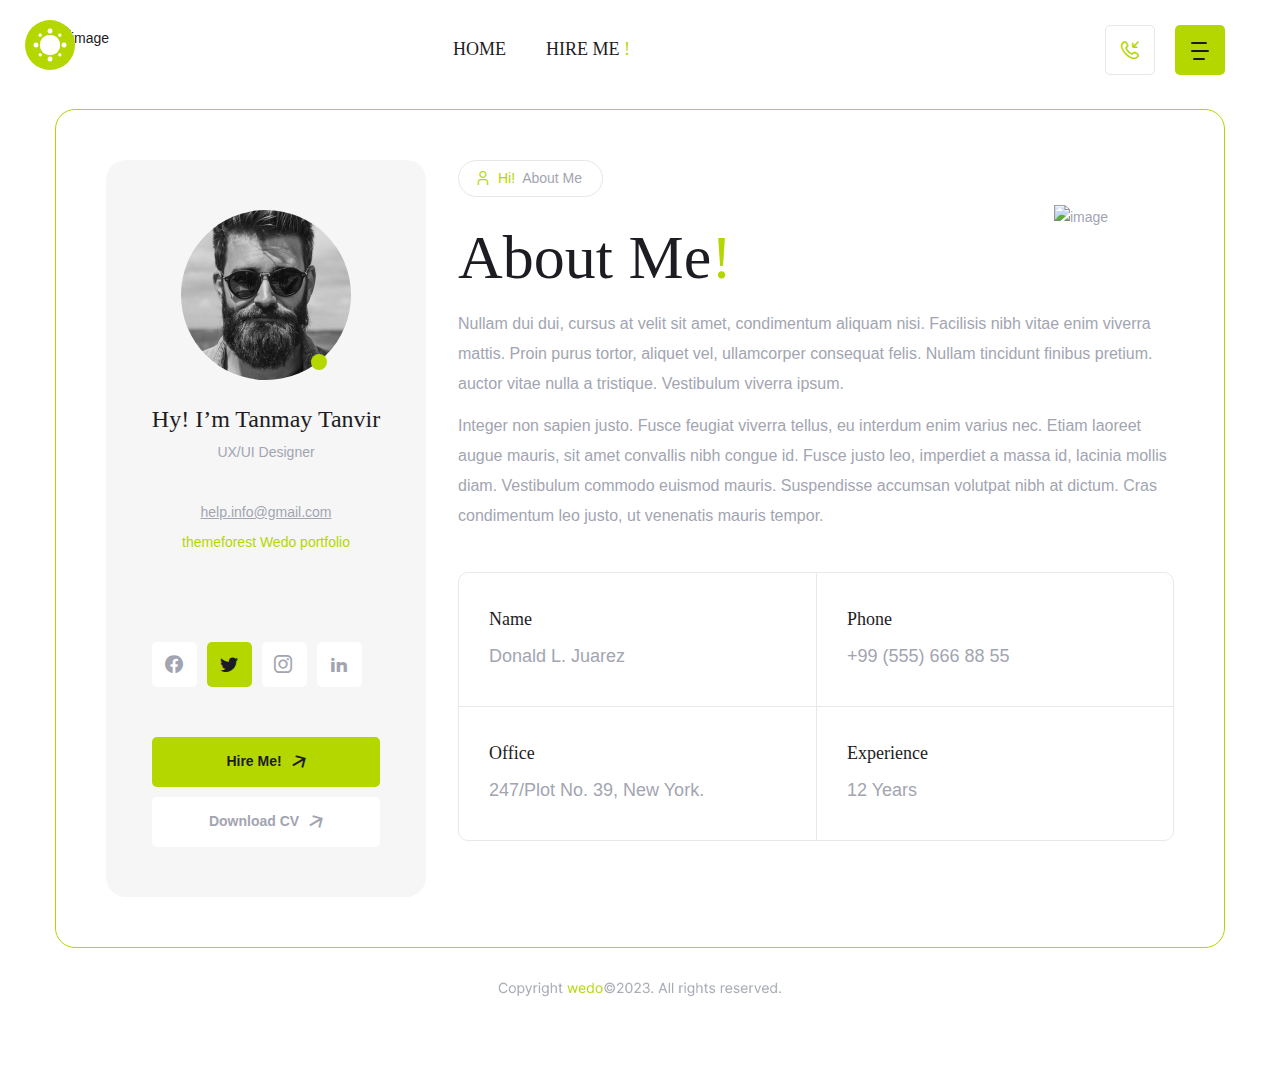
==== commit 28f3d22d: "update" ====
--- a/about-us.html
+++ b/about-us.html
@@ -37,13 +37,57 @@
 </head>
 
 <body>
+   <!-- popup -->
+   <div class="menu-popup">
+    <div class="modal-menu__backdrop"></div>
+    <div class="widget-filter">
+
+      <div class="menu-header">
+        <a href="index.html"><img src="images/logo-menu.png" alt="img"><span>W E D O</span></a>
+      
+      </div>
+      <div class="menu scrollable">
+        <ul class="menu-content">
+          <li><a href="./index.html">HOME</a></li>
+          <li><a class="active" href="#about">ABOUT</a></li>
+          <li><a href="#service">SERVICE</a></li>
+          <li><a href="#pricing">PRICE TABLE</a></li>
+          <li><a href="#skill">SKILLS</a></li>
+          <li><a href="#portfolio">PORTFOLIO</a></li>
+          <li><a href="#portfolio-v1">PORTFOLIO SINGLE V1</a></li>
+          <li><a href="#portfolio-v2">PORTFOLIO SINGLE V2</a></li>
+          <li><a href="#testimonials">TESTIMONIAL</a></li>
+          <li><a href="#contact">CONTACT</a></li>
+        </ul>
+    </div>
+      
+    <!-- <a class="title-button-group"><img src="images/home/icon-close.png" alt=""></a> -->
+      
+      <div class="menu-footer">
+        <ul class="contact">
+          <li><i class="icon-phone"></i> +55 (9900) 666 22</li>
+          <li> <i class="icon-mail"></i> info.gvd @gmail.com</li>
+        </ul>
+        <ul class="wd-social-icon">
+          <li><a href="#"><i class="icon-facebook1"></i></a></li>
+          <li><a href="#" class="active"><i class="icon-twitter"></i></a></li>
+          <li><a href="#"><i class="icon-instagram"></i></a></li>
+          <li><a href="#"><i class="icon-linkedin"></i></a></li>
+        </ul>
+      </div>
+    </div>
+    
+  </div>
+
   <!-- Header -->
   <header id="header" class="header header-default">
     <div class="tf-container">
       <div class="row">
         <div class="col-lg-4">
           <a href="index.html" class="logo">
-            <img src="images/logo-light.jpg" alt="images">
+            <img id="logo_header" src="images/logo.png" alt="image">
+            <img id="logo_header-2" src="images/logo-dark.png" alt="images">
+
           </a>
         </div>
         <div class="col-lg-8">
@@ -56,7 +100,7 @@
               <div class="wd-icon-box">
                 <span class="icon-phone"></span>
               </div>
-              <div class="wd-icon-box active">
+              <div id="nav-filter" class="wd-icon-box active">
                 <div class="nav-menu">
                   <span></span>
                 </div>
@@ -65,10 +109,17 @@
           </div>
         </div>
       </div>
+
     </div>
-    </div>
+    
   </header>
   <!-- End header -->
+  <div class="is-fixed">
+    <div class="choose-themes">
+      <div class="sun">
+     </div>
+    </div>
+  </div>
 
   <section>
     <div class="tf-container">
@@ -101,9 +152,10 @@
               </div>
             </div>
           </div>
+            <!-- about us -->
           <div class="cl8">
-            <!-- about us -->
-            <div class="about-wrap">
+            <div class="wedo-section animated" id="about">
+              <div class=" about-wrap">
               <div class="wrap-title">
                 <div class="note">
                   <span class="icon-user icon"></span>
@@ -151,10 +203,9 @@
                   </td>
                 </tr>
               </table>
-            </div>
-            <!-- end -->
-            <!-- resume -->
-            <div class="resume-wrap">
+              </div>
+         
+              <div class="resume-wrap">
               <div class="wrap-title">
                 <div class="note">
                   <span class="icon-user icon"></span>
@@ -215,27 +266,1002 @@
                 </div>
               </div>
 
-            </div>
-            <!-- end -->
-            <div class="banner">
-              <div class="item">
+              </div>
+          
+              <div class="banner">
+              <div class="item wrap-counter">
                 <img src="images/service/img-9.png" alt="image">
-                <h4><a href="#">95% Figma</a></h4>
-              </div>
-              <div class="item">
+                <h4><a href="#" class="counter-number" data-speed="5000" data-to="95"></a><span>% Figma</span></h4>
+              </div>
+              <div class="item wrap-counter">
                 <img src="images/service/img-8.png" alt="image">
-                <h4><a href="#">65% Bootstrap</a></h4>
-              </div>
-              <div class="item">
+                <h4><a href="#" class="counter-number" data-speed="5000" data-to="65"></a><span>% Bootstrap</span></h4>
+              </div>
+              <div class="item wrap-counter">
                 <img src="images/service/img-2.png" alt="image">
-                <h4><a href="#">85% Sketch</a></h4>
-              </div>
-              <div class="item">
+                <h4><a href="#" class="counter-number" data-speed="5000" data-to="85"></a><span>% Sketch</span></h4>
+              </div>
+              <div class="item wrap-counter">
                 <img src="images/service/img-7.png" alt="image">
-                <h4><a href="#">90% XD</a></h4>
+                <h4><a href="#" class="counter-number" data-speed="5000" data-to="90"></a><span>% XD</span></h4>
+              </div>
               </div>
             </div>
           </div>
+          <!-- end -->
+          <!-- service -->
+          <div class="cl8">
+            <div class="service-wrap wedo-section" id="service">
+              <div class="wrap-title">
+                <div class="note">
+                  <span class="icon-settings icon"></span>
+                  <span>Hi!</span>
+                  &ensp;
+                  <p>Service Hare</p>
+                </div>
+                <div class="box-title">
+                  <h1 class="title">
+                    Best Of Service<span>.</span>
+                  </h1>
+                  <img class="logo" src="images/logo-2.png" alt="image">
+                </div>
+
+                <p>
+                  Nullam dui dui, cursus at velit sit amet, condimentum aliquam nisi. Facilisis nibh vitae enim viverra
+                  mattis. Proin purus tortor, aliquet vel, ullamcorper consequat felis.Integer non sapien justo. Fusce
+                  feugiat viverra tellus, eu interdum enim varius nec. Etiam laoreet augue mauris, sit amet convallis
+                  nibh
+                </p>
+              </div>
+              <div class="row">
+                <div class="col-lg-12">
+                  <div class="tf-service">
+                    <div class="title">
+                      <p>Themeforest Project</p>
+                      <span>(35 - Project)</span>
+                    </div>
+                    <div class="content">
+                      <h4><a href="#">Figma Files and Templates</a></h4>
+                      <p>Nullam dui dui, cursus at velit sit amet, condimentum aliquam nisi.</p>
+                    </div>
+                    <div class="image">
+                      <img src="images/service/img-1.png" alt="image">
+                    </div>
+                  </div>
+                </div>
+                <!-- box 2 -->
+                <div class="col-lg-12">
+                  <div class="tf-service">
+                    <div class="title">
+                      <p>graphicriver Project</p>
+                      <span>(35 - Project)</span>
+                    </div>
+                    <div class="content">
+                      <h4><a href="#">Sketch Files and Templates</a></h4>
+                      <p>Nullam dui dui, cursus at velit sit amet, condimentum aliquam nisi.</p>
+                    </div>
+                    <div class="image">
+                      <img src="images/service/img-2.png" alt="image">
+                    </div>
+                  </div>
+                </div>
+                <!-- end -->
+                <!-- box 3 -->
+                <div class="col-lg-12">
+                  <div class="tf-service">
+                    <div class="title">
+                      <p>photodune Project</p>
+                      <span>(35 - Project)</span>
+                    </div>
+                    <div class="content">
+                      <h4><a href="#">XD Files and Templates</a></h4>
+                      <p>Nullam dui dui, cursus at velit sit amet, condimentum aliquam nisi.</p>
+                    </div>
+                    <div class="image">
+                      <img src="images/service/img-3.png" alt="image">
+                    </div>
+                  </div>
+                </div>
+                <!-- end -->
+                <!-- box 4 -->
+                <div class="col-lg-12">
+                  <div class="tf-service">
+                    <div class="title">
+                      <p>3docean Project</p>
+                      <span>(35 - Project)</span>
+                    </div>
+                    <div class="content">
+                      <h4><a href="#">Bootstrap Files and Templates</a></h4>
+                      <p>Nullam dui dui, cursus at velit sit amet, condimentum aliquam nisi.</p>
+                    </div>
+                    <div class="image">
+                      <img src="images/service/img-4.png" alt="image">
+                    </div>
+                  </div>
+                </div>
+                <!-- end -->
+                <!-- box 5 -->
+                <div class="col-lg-12">
+                  <div class="tf-service">
+                    <div class="title">
+                      <p>codecanyon Project</p>
+                      <span>(35 - Project)</span>
+                    </div>
+                    <div class="content">
+                      <h4><a href="#">PSD Files and Templates</a></h4>
+                      <p>Nullam dui dui, cursus at velit sit amet, condimentum aliquam nisi.</p>
+                    </div>
+                    <div class="image">
+                      <img src="images/service/img-5.png" alt="image">
+                    </div>
+                  </div>
+                </div>
+                <!-- end -->
+                <!-- box 6 -->
+                <div class="col-lg-12">
+                  <div class="tf-service last">
+                    <div class="title">
+                      <p>Web Themes & Templates</p>
+                      <span>(35 - Project)</span>
+                    </div>
+                    <div class="content">
+                      <h4><a href="#">HTML Files and Templates </a></h4>
+                      <p>Nullam dui dui, cursus at velit sit amet, condimentum aliquam nisi.</p>
+                    </div>
+                    <div class="image">
+                      <img src="images/service/img-6.png" alt="image">
+                    </div>
+                  </div>
+                </div>
+                <!-- end -->
+                <div class="col-lg-12">
+                  <a class="btn-profile btn-service" href="#">Load More <span class="icon-arrow"></span></a>
+
+                </div>
+
+                <!-- count -->
+                <div class="col-lg-4">
+                  <div class="tf-count">
+                    <div class="count">
+                      <h4 class="wrap-counter"><span class="number">31.2</span>K</h4>    
+                    </div>
+                    <ul class="count-desc">
+                      <li>Product Sale Per Day</li>
+                      <li>Using Out Tools.</li>
+                    </ul>
+                  </div>
+                </div>
+                <div class="col-lg-4">
+                  <div class="tf-count">
+                    <div class="count">
+                      <h4 class="wrap-counter"><span class="number">2.3</span>M</h4>    
+                    </div>
+                    <ul class="count-desc">
+                      <li>Downloaded Total In</li>
+                      <li>2018-2022.</li>
+                    </ul>
+                  </div>
+                </div>
+                <div class="col-lg-4">
+                  <div class="tf-count">
+                    <div class="count">
+                      <h4 class="wrap-counter"><span class="number">50</span>M</h4>    
+                    </div>
+                    <ul class="count-desc">
+                      <li>Trusted By Customers</li>
+                      <li>Worldwide Over.</li>
+                    </ul>
+                  </div>
+                </div>
+              </div>
+            </div>
+          </div>
+          <!-- end -->
+          <!-- price-table -->
+          <div class="cl8">
+            <div class="pricing-wrap wedo-section" id="pricing">
+              <div class="wrap-title">
+                <div class="note">
+                  <span class="icon-vector-4 icon"></span>
+                  <span>Hi!</span>
+                  &ensp;
+                  <p>Price Table</p>
+                </div>
+                <div class="box-title">
+                  <h1 class="title">
+                    Price Table<span>.</span>
+                  </h1>
+                  <img class="logo" src="images/logo-2.png" alt="image">
+                </div>
+                
+                <p>Nullam dui dui, cursus at velit sit amet, condimentum aliquam nisi. Facilisis nibh vitae
+                   enim viverra mattis. Proin purus tortor, aliquet vel, ullamcorper consequat felis.</p>
+              </div>
+              <div class="group-col-2 content">
+                <div class="cl2">
+                  <div class="box-pricing">
+                    <div class="archive-top">
+                      <div class="inner-left">
+                        <p>0.99<span>m</span></p>
+                        <h4><a href="#"> Regular Plan</a></h4>
+                        <div class="icon">
+                          <span class="icon-vector-3 icon"></span>
+                        </div>
+                      </div>
+                      <ul class="inner-right list-desc">
+                        <li>1K Followers</li>
+                        <li>20M Ops/Month</li>
+                        <li>Email Support </li>
+                        <li class="bland">30 Days Analytics</li>
+                        <li class="bland">Free Email</li>
+                        <li class="bland">Free Domain</li>
+                        <li class="bland">Free Bandwidth</li>
+                      </ul>
+                    </div>
+                    <div class="archive-bottom">
+                        <p>Start 1 Month free Trial<span class="icon-arrow"></span></p>
+                    </div>
+                  </div>
+                </div>
+                <!-- box 2 -->
+                <div class="cl2">
+                  <div class="box-pricing active">
+                    <div class="archive-top">
+                      <div class="inner-left">
+                        <p>0.99<span>m</span></p>
+                        <h4><a href="#">Sliver Plan</a></h4>
+                        <div class="icon">
+                          <span class="icon-dollar icon"></span>
+                        </div>
+                      </div>
+                      <ul class="inner-right list-desc">
+                        <li>1K Followers</li>
+                        <li>20M Ops/Month</li>
+                        <li>Email Support </li>
+                        <li class="bland">30 Days Analytics</li>
+                        <li class="bland">Free Email</li>
+                        <li class="bland">Free Domain</li>
+                        <li class="bland">Free Bandwidth</li>
+                      </ul>
+                    </div>
+                    <div class="archive-bottom">
+                        <p>Start 1 Month free Trial<span class="icon-arrow"></span></p>
+                    </div>
+                  </div>
+                </div>
+                <!-- end -->
+                <!-- box 3 -->
+                <div class="cl2">
+                  <div class="box-pricing cart">
+                    <div class="archive-top">
+                      <div class="inner-left">
+                        <p>0.99<span>m</span></p>
+                        <h4><a href="#">Gold Plan</a></h4>
+                        <div class="icon">
+                          <span class="icon-vector-4 icon"></span>
+                        </div>
+                      </div>
+                      <ul class="inner-right list-desc">
+                        <li>1K Followers</li>
+                        <li>20M Ops/Month</li>
+                        <li>Email Support </li>
+                        <li class="bland">30 Days Analytics</li>
+                        <li class="bland">Free Email</li>
+                        <li class="bland">Free Domain</li>
+                        <li class="bland">Free Bandwidth</li>
+                      </ul>
+                    </div>
+                    <div class="archive-bottom">
+                        <p>Start 1 Month free Trial<span class="icon-arrow"></span></p>
+                    </div>
+                  </div>
+                </div>
+                <!-- end -->
+                <!-- box 4 -->
+                <div class="cl2">
+                  <div class="box-pricing">
+                    <div class="archive-top">
+                      <div class="inner-left">
+                        <p>0.99<span>m</span></p>
+                        <h4><a href="#">Multi Plan</a></h4>
+                        <div class="icon">
+                          <span class="icon-vector-2 icon"></span>
+                        </div>
+                      </div>
+                      <ul class="inner-right list-desc">
+                        <li>1K Followers</li>
+                        <li>20M Ops/Month</li>
+                        <li>Email Support </li>
+                        <li class="bland">30 Days Analytics</li>
+                        <li class="bland">Free Email</li>
+                        <li class="bland">Free Domain</li>
+                        <li class="bland">Free Bandwidth</li>
+                      </ul>
+                    </div>
+                    <div class="archive-bottom">
+                        <p>Start 1 Month free Trial<span class="icon-arrow"></span></p>
+                    </div>
+                  </div>
+                </div>
+                <!-- end -->
+              </div>
+            </div>
+          </div>
+          <!-- end -->
+          <!-- skill -->
+          <div class="cl8">
+            <div class="skill-wrap wedo-section" id="skill">
+              <div class="wrap-title">
+                <div class="note">
+                  <span class="icon-icon-6 icon"></span>
+                  <span>Hi!</span>
+                  &ensp;
+                  <p>Our Skill</p>
+                </div>
+                <div class="box-title">
+                  <h1 class="title">
+                    The skills I have so far and the market for my skills<span>.</span>
+                  </h1>
+                  <img class="logo" src="images/logo-2.png" alt="image">
+                </div>
+
+                <p>
+                  Nullam dui dui, cursus at velit sit amet, condimentum aliquam nisi. Facilisis nibh vitae enim viverra
+                  mattis. Proin purus tortor, aliquet vel, ullamcorper consequat felis.Integer non sapien justo. Fusce
+                  feugiat viverra tellus, eu interdum enim varius nec. Etiam laoreet augue mauris, sit amet convallis
+                  nibh
+                </p>
+              </div>
+              
+                <div class="tf-skill-bar">
+                    <div class="progress-item">
+                        <h4>design</h4>
+                        <div class="inner-skill">
+                            <div class="rank-skill skill-1">90%</div>
+                            <div class="progress-value item1"></div>
+                        </div>
+                    </div>
+                        
+                    <div class="progress-item">
+                        <h4>art direction</h4>
+                        <div class="inner-skill">
+                            <div class="rank-skill skill-2">95%</div>
+                            <div class="progress-value item2"></div>
+                        </div>
+                    </div>
+                        
+                    <div class="progress-item">
+                        <h4>branding</h4>
+                        <div class="inner-skill">
+                            <div class="rank-skill skill-3">93%</div>
+                            <div class="progress-value item3"></div>
+                        </div>    
+                    </div>  
+                        
+                    <div class="progress-item">
+                        <h4>website design</h4>
+                        <div class="inner-skill">
+                            <div class="rank-skill skill-4">80%</div>
+                            <div class="progress-value item4"></div>
+                       </div>                     
+                    </div>
+                        
+                    <div class="progress-item">
+                        <h4>UX/UI design</h4>
+                        <div class="inner-skill">
+                            <div class="rank-skill skill-5">90%</div>
+                            <div class="progress-value item5"></div>
+                        </div>
+                    </div>
+                </div>
+          
+            </div>
+          </div>
+          <!-- portfolio -->
+          <div class="cl8">
+            <div class="portfolio-wrap wedo-section" id="portfolio">
+              <div class="wrap-title">
+                <div class="note">
+                  <span class="icon-icon-7 icon"></span>
+                  <span>Hi!</span>
+                  &ensp;
+                  <p>Our Portfolio</p>
+                </div>
+                <div class="box-title">
+                  <h1 class="title">
+                    Our Portfolio<span>.</span>
+                  </h1>
+                  <img class="logo" src="images/logo-2.png" alt="image">
+                </div>
+                
+                <p>Nullam dui dui, cursus at velit sit amet, condimentum aliquam nisi. Facilisis nibh vitae
+                   enim viverra mattis. Proin purus tortor, aliquet vel, ullamcorper consequat felis.</p>
+              </div>
+              <div class="group-col-2 content">
+                <div class="cl2">
+                  <div class="box-portfolio">
+                    <div class="img-portfolio">
+                      <img src="images/portfolio/img-1.jpg" alt="image">
+                    </div>
+                    <div class="content">
+                      <p>Figma Design</p>
+                      <h4><a href="./portfolio-details-01.html">magazine front design 
+                        <svg width="20" height="18" viewBox="0 0 20 18" fill="none" xmlns="http://www.w3.org/2000/svg">
+                          <path d="M0.922649 17.1544L18.5417 2.37029M18.5417 2.37029L17.628 11.3936M18.5417 2.37029L9.49675 1.70317" stroke="#1D1C22" stroke-opacity="0.1" stroke-width="2"/>
+                          </svg>
+                        </a></h4>
+                    </div>
+                    
+                  </div>
+                </div>
+                <!-- box 2 -->
+                <div class="cl2">
+                  <div class="box-portfolio">
+                    <div class="img-portfolio">
+                      <img src="images/portfolio/img-2.jpg" alt="image">
+                    </div>
+                    <div class="content">
+                      <p>XD Design</p>
+                      <h4><a href="./portfolio-details-01.html">Mineral Water Delivery XD Template
+                        <svg width="20" height="18" viewBox="0 0 20 18" fill="none" xmlns="http://www.w3.org/2000/svg">
+                          <path d="M0.922649 17.1544L18.5417 2.37029M18.5417 2.37029L17.628 11.3936M18.5417 2.37029L9.49675 1.70317" stroke="#1D1C22" stroke-opacity="0.1" stroke-width="2"/>
+                          </svg>
+                        </a></h4>
+                    </div>
+                    
+                  </div>
+                </div>
+                <!-- end -->
+                <!-- box 3 -->
+                <div class="cl2">
+                  <div class="box-portfolio">
+                    <div class="img-portfolio">
+                      <img src="images/portfolio/img-3.jpg" alt="image">
+                    </div>
+                    <div class="content">
+                      <p>PSD Design</p>
+                      <h4><a href="./portfolio-details-01.html">Health & Medical PSD Template
+                        <svg width="20" height="18" viewBox="0 0 20 18" fill="none" xmlns="http://www.w3.org/2000/svg">
+                          <path d="M0.922649 17.1544L18.5417 2.37029M18.5417 2.37029L17.628 11.3936M18.5417 2.37029L9.49675 1.70317" stroke="#1D1C22" stroke-opacity="0.1" stroke-width="2"/>
+                          </svg>
+                        </a></h4>
+                    </div>
+                    
+                  </div>
+                </div>
+                <!-- end -->
+                <!-- box 4 -->
+                <div class="cl2">
+                  <div class="box-portfolio">
+                    <div class="img-portfolio">
+                      <img src="images/portfolio/img-4.jpg" alt="image">
+                    </div>
+                    <div class="content">
+                      <p>HTML Design</p>
+                      <h4><a href="./portfolio-details-01.html">NFT PortFolio Figma Template
+                        <svg width="20" height="18" viewBox="0 0 20 18" fill="none" xmlns="http://www.w3.org/2000/svg">
+                          <path d="M0.922649 17.1544L18.5417 2.37029M18.5417 2.37029L17.628 11.3936M18.5417 2.37029L9.49675 1.70317" stroke="#1D1C22" stroke-opacity="0.1" stroke-width="2"/>
+                          </svg>
+                        </a></h4>
+                    </div>
+                    
+                  </div>
+                </div>
+                <!-- end -->
+                <!-- box 5 -->
+                <div class="cl2">
+                  <div class="box-portfolio">
+                    <div class="img-portfolio">
+                      <img src="images/portfolio/img-5.jpg" alt="image">
+                    </div>
+                    <div class="content">
+                      <p>WordPress</p>
+                      <h4><a href="./portfolio-details-01.html">Personal portfolio WP Theme
+                        <svg width="20" height="18" viewBox="0 0 20 18" fill="none" xmlns="http://www.w3.org/2000/svg">
+                          <path d="M0.922649 17.1544L18.5417 2.37029M18.5417 2.37029L17.628 11.3936M18.5417 2.37029L9.49675 1.70317" stroke="#1D1C22" stroke-opacity="0.1" stroke-width="2"/>
+                          </svg>
+                        </a></h4>
+                    </div>
+                    
+                  </div>
+                </div>
+                <!-- end -->
+                <!-- box 6 -->
+                <div class="cl2">
+                  <div class="box-portfolio">
+                    <div class="img-portfolio">
+                      <img src="images/portfolio/img-1.jpg" alt="image">
+                    </div>
+                    <div class="content">
+                      <p>PHP Design</p>
+                      <h4><a href="./portfolio-details-01.html">Real estate group
+                        <svg width="20" height="18" viewBox="0 0 20 18" fill="none" xmlns="http://www.w3.org/2000/svg">
+                          <path d="M0.922649 17.1544L18.5417 2.37029M18.5417 2.37029L17.628 11.3936M18.5417 2.37029L9.49675 1.70317" stroke="#1D1C22" stroke-opacity="0.1" stroke-width="2"/>
+                          </svg>
+                        </a></h4>
+                    </div>
+                    
+                  </div>
+                </div>
+                <!-- end -->
+                
+              </div>
+              <!-- widget link -->
+              <ul class="tf-pagination st1">
+                <li><a href="#"><i class="icon-arrow-thin-left"></i></a></li>
+                <li><a href="#">1</a></li>
+                <li class="current"><a href="#">2</a></li>
+                <li><a href="#">3</a></li>
+                <li class="current"><a href="#"><i class="icon-arrow-thin-right"></i></a></li>
+              </ul>
+            </div>
+          </div>
+          <!-- end -->
+          <!-- portfolio single v1 -->
+          <div class="cl8">
+            <div class="portfolio-wrap wedo-section" id="portfolio-v1">
+              <div class="wrap-title">
+                <div class="note">
+                  <span class="icon-icon-7 icon"></span>
+                  <span>Hi!</span>
+                  &ensp;
+                  <p>Portfolio Details</p>
+                </div>
+                <h1 class="title">Portfolio Details<span>.</span></h1>
+                <p>Nullam dui dui, cursus at velit sit amet, condimentum aliquam nisi. Facilisis nibh vitae enim viverra
+                  mattis. Proin purus tortor, aliquet vel, ullamcorper consequat felis.</p>
+              </div>
+              <div class="image">
+                <img src="images/blog/blog-3.jpg" alt="images">
+              </div>
+
+              <div class="content">
+                <h3>Software License Management</h3>
+                <p>Mauris ultricies orci in sodales molestie. Nullam et vehicula lacus, euismod gravida tortor. Morbi
+                  ipsum lectus, viverra id vulputate eget, molestie non nunc. Donec mollis accumsan risus, at vestibulum
+                  tortor commodo at. Cras vulputate nisi in consectetur sollicitudin. Vestibulum ut vestibulum justo.
+                  Fusce fringilla ullamcorper elit, a bibendum orci blandit non. Integer porta, nunc ut ornare auctor,
+                  mauris nulla blandit ipsum, a facilisis tortor nisi eget ex.
+                </p>
+                <p>Proin finibus imperdiet nulla, quis euismod nunc gravida eget. Vestibulum iaculis nibh facilisis
+                  felis iaculis vestibulum. Curabitur purus nulla, bibendum vitae varius pulvinar, molestie in massa.
+                  Quisque ut venenatis nunc, vitae rutrum libero. Duis eget consectetur urna. Ut ut aliquet magna.
+                  Nullam augue nulla, fermentum vel elit eu, posuere vehicula tellus. Orci varius natoque penatibus et
+                  magnis dis parturient montes, nascetur ridiculus mus.</p>
+              </div>
+              <div class="image-box">
+                <img src="images/blog/blog-10.jpg" alt="image">
+                <div class="content-right">
+                  <p>Phasellus dignissim arcu sit amet augue mattis, eget rutrum ex finibus. Morbi blandit luctus nisi, id ornare sem blandit sed. In sed luctus dolor. Integer vitae pretium nunc. Aliquam rutrum lectus.</p>
+                  <ul class="tf-list-price">
+                    <li><i class="icon-checkmark"></i>One-time security check fee: $99.95</li>
+                    <li><i class="icon-checkmark"></i>Elite membership fee: $999.95 per month</li>
+                    <li><i class="icon-checkmark"></i>Coast to domestic flights: from $3,799.95</li>
+                  </ul>
+                </div>
+              </div>
+
+              <div class="wd-link-blog">
+                <div class="prev-blog">
+                  <a href="#" class="icon-arrow-thin-left"></a>
+                  <div>
+                    <p>Prev Blog</p>
+                    <h3>Cloud Services</h3>
+                  </div>
+
+                </div>
+                <div class="next-blog">
+                  <div>
+                    <p>Next Blog</p>
+                    <h3>IT Consultancy</h3>
+                  </div>
+                  <a href="#" class="icon-arrow-thin-right active"></a>
+
+                </div>
+              </div>
+            </div>
+          </div>
+          <!-- end -->
+          <!-- portfolio single v2 -->
+          <div class="cl8">
+            <div class="portfolio-wrap wedo-section" id="portfolio-v2">
+              <div class="wrap-title">
+                <div class="note">
+                  <span class="icon-icon-7 icon"></span>
+                  <span>Hi!</span>
+                  &ensp;
+                  <p>Portfolio Details</p>
+                </div>
+                <h1 class="title">Portfolio Details<span>.</span></h1>
+                <p>Nullam dui dui, cursus at velit sit amet, condimentum aliquam nisi. Facilisis nibh vitae enim viverra
+                  mattis. Proin purus tortor, aliquet vel, ullamcorper consequat felis.</p>
+              </div>
+              <div class="group-desc-user">
+                <div class="desc-title">
+                  <ul class="inner-desc">
+                    <li>Category:&emsp; <span>Charity, Food</span></li>
+                    <li>Start Date:&ensp; <span> 05 December, 2023</span></li>
+                  </ul>
+                  <ul class="inner-desc">
+                    <li>Client:&emsp;&ensp; <span> Figma</span></li>
+                    <li class="active">Handover:&ensp; <span> 09 December, 2023</span></li>
+                  </ul>
+                </div>
+                <div class="image">
+                  <img src="images/blog/blog-4.jpg" alt="images">
+                </div>
+              </div>
+
+              <div class="content">
+                <h3>Software License Management</h3>
+                <p>Mauris ultricies orci in sodales molestie. Nullam et vehicula lacus, euismod gravida tortor. Morbi
+                  ipsum lectus, viverra id vulputate eget, molestie non nunc. Donec mollis accumsan risus, at vestibulum
+                  tortor commodo at. Cras vulputate nisi in consectetur sollicitudin. Vestibulum ut vestibulum justo.
+                  Fusce fringilla ullamcorper elit, a bibendum orci blandit non. Integer porta, nunc ut ornare auctor,
+                  mauris nulla blandit ipsum, a facilisis tortor nisi eget ex.
+                </p>
+              </div>
+              <ul class="tf-list">
+                <li>+ Brand Development</li>
+                <li>+ UX/UI Design</li>
+                <li>+ Front-end Development</li>
+                <li>+ Copywriting</li>
+                <li>+ Shopify Development</li>
+              </ul>
+              <div class="image">
+                <img src="images/blog/blog-7.jpg" alt="avatar">
+              </div>
+              <p>Proin finibus imperdiet nulla, quis euismod nunc gravida eget. Vestibulum iaculis nibh facilisis felis
+                iaculis vestibulum. Curabitur purus nulla, bibendum vitae varius pulvinar.
+              </p>
+              <div class="group-img">
+                <div class="inner-img">
+                  <img src="images/blog/blog-8.jpg" alt="image">
+                </div>
+                <div class="inner-img">
+                  <img src="images/blog/blog-9.jpg" alt="image">
+
+                </div>
+              </div>
+              <p class="last-text">
+                Proin finibus imperdiet nulla, quis euismod nunc gravida eget. Vestibulum iaculis nibh facilisis felis iaculis vestibulum. Curabitur purus nulla, bibendum vitae varius pulvinar, molestie in massa. Quisque ut venenatis nunc, vitae rutrum libero. Duis eget consectetur urna. Ut ut aliquet magna. Nullam augue nulla, fermentum vel elit eu, posuere vehicula tellus. Orci varius natoque penatibus et magnis dis parturient montes, nascetur ridiculus mus.
+              </p>
+              <div class="wd-link-blog">
+                <div class="prev-blog">
+                  <a href="#" class="icon-arrow-thin-left"></a>
+                  <div>
+                    <p>Prev Blog</p>
+                    <h3>Cloud Services</h3>
+                  </div>
+                  
+                </div>
+                <div class="next-blog">
+                  <div>
+                    <p>Next Blog</p>
+                    <h3>IT Consultancy</h3>
+                  </div>
+                  <a href="#" class="icon-arrow-thin-right active"></a>
+
+                </div>
+              </div>
+            </div>
+          </div>
+          <!-- end -->
+          <!-- testimonials -->
+          <div class="cl8">
+            <div class="testimonials-wrap wedo-section" id="testimonials">
+              <div class="wrap-title">
+                <div class="note">
+                  <span class="icon-icon-10 icon"></span>
+                  <span>Hi!</span>
+                  &ensp;
+                  <p>What Client Says?</p>
+                </div>
+                <div class="box-title">
+                  <h1 class="title">
+                    Testimonials<span>.</span>
+                  </h1>
+                  <img class="logo" src="images/logo-2.png" alt="image">
+                </div>
+                
+                <p>Nullam dui dui, cursus at velit sit amet, condimentum aliquam nisi. Facilisis nibh vitae
+                   enim viverra mattis. Proin purus tortor, aliquet vel, ullamcorper consequat felis.</p>
+              </div>
+              <div class="group-col-2 content">
+                <div class="cl2">
+                  <div class="box-testimonials">
+                    <div class="inner-top">
+                      <p>Nam ultricies sed leol eget vehic. Sediur varius nonito magnia quis matks.
+                        Intei finibus, nissdl atloyoi tempus semper mkola, rokomoni been lectus auctor leo.</p>
+                    </div>
+                    <div class="inner-bottom">
+                      <div class="post">
+                        <div class="user-post">
+                          <div class="thumb">
+                            <img src="images/avatar/avt-2.png" alt="image">
+                          </div>
+                          <ul class="group-rating">
+                            <h4><a href="#">L.Towkibu Pikus</a></h4>
+                            <ul class="list-star">
+                              <li class="icon-star"></li>
+                              <li class="icon-star"></li>
+                              <li class="icon-star"></li>
+                              <li class="icon-star"></li>
+                              <li class="icon-star"></li>
+                              <li>(5 Reviews)</li>
+                            </ul>
+                          </ul>
+                          <span class="icon-mask-group"></span>
+
+                        </div>
+                        
+                      </div>
+                   
+                     
+                    </div>
+                  </div>
+                </div>
+                <!-- box 2 -->
+                <div class="cl2">
+                  <div class="box-testimonials active">
+                    <div class="inner-top">
+                      <p>Nam ultricies sed leol eget vehic. Sediur varius nonito magnia quis matks.
+                        Intei finibus, nissdl atloyoi tempus semper mkola, rokomoni been lectus auctor leo.</p>
+                    </div>
+                    <div class="inner-bottom">
+                      <div class="post">
+                        <div class="user-post">
+                          <div class="thumb">
+                            <img src="images/avatar/avt-3.jpg" alt="image">
+                          </div>
+                          <ul class="group-rating">
+                            <h4><a href="#">L.Towkibu Pikus</a></h4>
+                            <ul class="list-star">
+                              <li class="icon-star"></li>
+                              <li class="icon-star"></li>
+                              <li class="icon-star"></li>
+                              <li class="icon-star"></li>
+                              <li class="icon-star"></li>
+                              <li>(5 Reviews)</li>
+                            </ul>
+                          </ul>
+                          <span class="icon-mask-group"></span>
+
+                        </div>
+                        
+                      </div>
+                   
+                     
+                    </div>
+                  </div>
+                </div>
+                <!-- end -->
+                <!-- box 3 -->
+                <div class="cl2">
+                  <div class="box-testimonials">
+                    <div class="inner-top">
+                      <p>Nam ultricies sed leol eget vehic. Sediur varius nonito magnia quis matks.
+                        Intei finibus, nissdl atloyoi tempus semper mkola, rokomoni been lectus auctor leo.</p>
+                    </div>
+                    <div class="inner-bottom">
+                      <div class="post">
+                        <div class="user-post">
+                          <div class="thumb">
+                            <img src="images/avatar/avt-4.jpg" alt="image">
+                          </div>
+                          <ul class="group-rating">
+                            <h4><a href="#">L.Towkibu Pikus</a></h4>
+                            <ul class="list-star">
+                              <li class="icon-star"></li>
+                              <li class="icon-star"></li>
+                              <li class="icon-star"></li>
+                              <li class="icon-star"></li>
+                              <li class="icon-star"></li>
+                              <li>(5 Reviews)</li>
+                            </ul>
+                          </ul>
+                          <span class="icon-mask-group"></span>
+
+                        </div>
+                        
+                      </div>
+                   
+                     
+                    </div>
+                  </div>
+                </div>
+                <!-- end -->
+                <!-- box 4 -->
+                <div class="cl2">
+                  <div class="box-testimonials">
+                    <div class="inner-top">
+                      <p>Nam ultricies sed leol eget vehic. Sediur varius nonito magnia quis matks.
+                        Intei finibus, nissdl atloyoi tempus semper mkola, rokomoni been lectus auctor leo.</p>
+                    </div>
+                    <div class="inner-bottom">
+                      <div class="post">
+                        <div class="user-post">
+                          <div class="thumb">
+                            <img src="images/avatar/avt-5.jpg" alt="image">
+                          </div>
+                          <ul class="group-rating">
+                            <h4><a href="#">L.Towkibu Pikus</a></h4>
+                            <ul class="list-star">
+                              <li class="icon-star"></li>
+                              <li class="icon-star"></li>
+                              <li class="icon-star"></li>
+                              <li class="icon-star"></li>
+                              <li class="icon-star"></li>
+                              <li>(5 Reviews)</li>
+                            </ul>
+                          </ul>
+                          <span class="icon-mask-group"></span>
+
+                        </div>
+                        
+                      </div>
+                   
+                     
+                    </div>
+                  </div>
+                </div>
+                <!-- end -->
+                <!-- box 5 -->
+                <div class="cl2">
+                  <div class="box-testimonials">
+                    <div class="inner-top">
+                      <p>Nam ultricies sed leol eget vehic. Sediur varius nonito magnia quis matks.
+                        Intei finibus, nissdl atloyoi tempus semper mkola, rokomoni been lectus auctor leo.</p>
+                    </div>
+                    <div class="inner-bottom">
+                      <div class="post">
+                        <div class="user-post">
+                          <div class="thumb">
+                            <img src="images/avatar/avt-6.jpg" alt="image">
+                          </div>
+                          <ul class="group-rating">
+                            <h4><a href="#">L.Towkibu Pikus</a></h4>
+                            <ul class="list-star">
+                              <li class="icon-star"></li>
+                              <li class="icon-star"></li>
+                              <li class="icon-star"></li>
+                              <li class="icon-star"></li>
+                              <li class="icon-star"></li>
+                              <li>(5 Reviews)</li>
+                            </ul>
+                          </ul>
+                          <span class="icon-mask-group"></span>
+
+                        </div>
+                        
+                      </div>
+                   
+                     
+                    </div>
+                  </div>
+                </div>
+                <!-- end -->
+                <!-- box 6 -->
+                <div class="cl2">
+                  <div class="box-testimonials">
+                    <div class="inner-top">
+                      <p>Nam ultricies sed leol eget vehic. Sediur varius nonito magnia quis matks.
+                        Intei finibus, nissdl atloyoi tempus semper mkola, rokomoni been lectus auctor leo.</p>
+                    </div>
+                    <div class="inner-bottom">
+                      <div class="post">
+                        <div class="user-post">
+                          <div class="thumb">
+                            <img src="images/avatar/avt-7.jpg" alt="image">
+                          </div>
+                          <ul class="group-rating">
+                            <h4><a href="#">L.Towkibu Pikus</a></h4>
+                            <ul class="list-star">
+                              <li class="icon-star"></li>
+                              <li class="icon-star"></li>
+                              <li class="icon-star"></li>
+                              <li class="icon-star"></li>
+                              <li class="icon-star"></li>
+                              <li>(5 Reviews)</li>
+                            </ul>
+                          </ul>
+                          <span class="icon-mask-group"></span>
+
+                        </div>
+                        
+                      </div>
+                   
+                     
+                    </div>
+                  </div>
+                </div>
+                <!-- end -->
+              </div>
+              <!-- widget link -->
+             
+                <ul class="tf-pagination st1">
+                  <li><a href="#"><i class="icon-arrow-thin-left"></i></a></li>
+                  <li><a href="#">1</a></li>
+                  <li class="current"><a href="#">2</a></li>
+                  <li><a href="#">3</a></li>
+                  <li class="current"><a href="#"><i class="icon-arrow-thin-right"></i></a></li>
+                </ul>
+              
+            </div>
+          </div>
+          <!-- end -->
+          <!-- contact -->
+          <div class="cl8">
+            <div class="contact-wrap wedo-section" id="contact">
+              <div class="wrap-title">
+                <div class="note">
+                  <span class="icon-note icon"></span>
+                  <span>Hi!</span>
+                  &ensp;
+                  <p>Contact Us</p>
+                </div>
+                <div class="box-title">
+                  <h1 class="title">
+                    Contact Us<span>.</span>
+                  </h1>
+                  <img class="logo" src="images/logo-2.png" alt="image">
+                </div>
+                
+                <p>Nullam dui dui, cursus at velit sit amet, condimentum aliquam nisi. Facilisis nibh vitae enim viverra
+                  mattis. Proin purus tortor, aliquet vel, ullamcorper consequat felis.</p>
+              </div>
+              <div class="map">
+                <iframe src="https://www.google.com/maps/embed?pb=!1m18!1m12!1m3!1d3445.3210101890018!2d-97.73587714092555!3d30.28492176241068!2m3!1f0!2f0!3f0!3m2!1i1024!2i768!4f13.1!3m3!1m2!1s0x8644b59b2584cfb7%3A0x8131ee4f174a21de!2sThe%20University%20of%20Texas%20at%20Austin!5e0!3m2!1sen!2s!4v1681981942966!5m2!1sen!2s" width="600" height="450" style="border:0;" allowfullscreen="" loading="lazy" referrerpolicy="no-referrer-when-downgrade"></iframe>
+              </div>
+              <div class="box-cart-contact">
+                <div class="tf-cart-contact">
+                  <div class="inner-left">
+                    <span><i class="icon-phone"></i> Contact Our Phone</span>
+                  </div>
+                  <h3>+55 (9900) 666 22</h3>
+                </div>
+                <div class="tf-cart-contact active">
+                  <div class="inner-left">
+                    <span><i class="icon-mail"></i>Contact Email</span>
+                  </div>
+                  <h3>info.mirpur@gmail.com</h3>
+                </div>
+                <div class="tf-cart-contact">
+                  <div class="inner-left">
+                    <span><i class="icon-location"></i>Contact Location</span>
+                  </div>
+                  <h3>14/4, Bonosri, USA.</h3>
+                </div>
+              </div>
+              <div class="wd-post-comment">
+                <div class="title-cmt">
+                  <h3>Send A Message</h3>
+                  <p>Nunc velit metus, volutpat elementum euismod eget, cursus nec nunc.</p>
+                </div>
+                <form method="post">
+                  <div class="group-input">
+                    <div class="input">
+                      <label>Your Name</label>
+                      <input type="text" placeholder="Enter Your Name">
+                    </div>
+                    <div class="input">
+                      <label>Your Mail</label>
+                      <input type="text" placeholder="infoflex@info.com">
+                    </div>
+                  </div>
+                  <div class="textarea">
+                    <label>Your Message</label>
+                    <textarea placeholder="Write Your Message"></textarea>
+                  </div>
+                  <p><span>*</span>&nbsp; Call us 24/7  or fill out the form below to receive a free and confidential initial consultation.</p>
+                  <button type="submit">
+                    Submit Now <span class="icon-arrow"></span>
+                  </button>
+                </form>
+              </div>
+            </div>
+          </div>
+          <!-- end -->
         </div>
       </div>
     </div>
@@ -246,13 +1272,15 @@
   <footer>
     <div class="tf-container">
       <div class="footer">
-        <img src="images/footer.jpg" alt="images">
+        <img src="images/footer.png" alt="images">
       </div>
     </div>
 
   </footer>
   <!-- End footer -->
   <script src="javascript/jquery.min.js"></script>
+  <script src="javascript/countto.js"></script>
+  <script src="javascript/progress-bar.js"></script>
   <script src="javascript/main.js"></script>
 
 </body>
--- a/stylesheets/shortcodes.css
+++ b/stylesheets/shortcodes.css
@@ -25,6 +25,8 @@
 .group-4-8 {
     display: flex;
     flex-wrap: wrap;
+    position: relative;
+
 }
 
 .group-4-8 .cl4 {
@@ -40,6 +42,7 @@
 --------------------------------------------------------------*/
 /* sidebar */
 .sticky-sidebar {
+    position: sticky;
     background-color: #f6f6f6;
     border-radius: 20px;
     padding: 50px 0px;
@@ -563,7 +566,7 @@
 
 .btn-profile:hover span,
 .wd-post-comment form button:hover span {
-    transform: translate(5px, -5px);
+    transform: translate(3px, -3px);
 }
 
 /* PORTFOLIO - DETAILS */
@@ -1121,7 +1124,7 @@
 }
 
 .box-portfolio:hover .content p {
-    border: none;
+    border: 1px solid var(--primary-bg-light);
     background-color: var(--primary-bg-light);
     color: var(--title-light);
 }
@@ -1580,4 +1583,116 @@
 
 .grid-item-6 .img-3 {
     width: 170px;
+}
+
+.wedo-section::-webkit-scrollbar {
+    width: 5px
+}
+
+.wedo-section {
+    scrollbar-width: thin;
+    scrollbar-color: var(--primary-bg-light) #fff
+}
+
+.wedo-section:-webkit-scrollbar-track {
+    background: #fff
+}
+
+.wedo-section::-webkit-scrollbar-thumb {
+    background-color: var(--primary-bg-light);
+    border-radius: 6px;
+    /* border: 3px solid #fff */
+}
+
+.wedo-section {
+    position: absolute;
+    top: 0;
+    bottom: 0;
+    left: 22rem;
+    right: 0;
+    padding-right: 25px;
+    margin-right: -25px;
+    overflow: hidden;
+    overflow-y: scroll;
+    opacity: 0;
+    display: none;
+    z-index: 8;
+    transition: visibility 1s linear, opacity 0s linear;
+    -moz-transition: visibility 1s linear, opacity 0s linear;
+    -webkit-transition: visibility1s linear, opacity 0s linear;
+    -o-transition: visibility 1s linear, opacity 0s linear
+}
+
+.wedo-section.animated {
+    opacity: 1;
+    display: block;
+    z-index: 9
+}
+
+.wedo-section.active {
+    opacity: 1;
+    display: block;
+    z-index: 10
+}
+
+.menu-content li.active a {
+    color: red;
+}
+
+.wedo-section.hidden {
+    opacity: 0;
+    display: none;
+    z-index: 9
+}
+
+/* dark themes
+----------------------------------------------------------- */
+.is-dark .sticky-sidebar {
+    background: rgba(255, 255, 255, 0.02);
+}
+
+.is-dark .wrap-title .note {
+    border: 1px solid var(--color-dark);
+}
+
+.is-dark .grid-item-2 .box-title .tag a {
+    background: rgba(255, 255, 255, 0.1);
+}
+
+.is-dark .wd-social-icon li a {
+    background: rgba(255, 255, 255, 0.05);
+}
+
+.is-dark .wd-social-icon li a:hover,
+.is-dark .wd-social-icon li a.active {
+    color: var(--primary-bg-light);
+}
+
+.is-dark .btn-profile,
+.is-dark .btn-profile span::before {
+    background: rgba(255, 255, 255, 0.05);
+    color: var(--color-white);
+}
+
+
+.is-dark .btn-profile:hover,
+.is-dark .btn-profile.active {
+    background: var(--primary-bg-light);
+    color: var(--title-light);
+}
+
+.is-dark .btn-profile.active span::before,
+.is-dark .btn-profile:hover span::before {
+    color: var(--title-light);
+
+}
+
+.is-dark .tf-box-resume,
+.is-dark table.content {
+    border: 1px solid rgba(255, 255, 255, 0.1);
+}
+
+.is-dark table.content td {
+    border-left: 1px solid rgba(255, 255, 255, 0.1);
+    border-bottom: 1px solid rgba(255, 255, 255, 0.1);
 }--- a/stylesheets/style.css
+++ b/stylesheets/style.css
@@ -539,6 +539,7 @@
 
 
 .header {
+    position: relative;
     padding: 25px 0px 14px;
 }
 
@@ -652,16 +653,78 @@
 }
 
 .footer img {
-    width: 284px;
     height: 88px;
 }
+
+/* popup menu */
+.widget-filter {
+    background: var(--primary-bg-light);
+    box-shadow: 0px 2px 2px rgba(28, 36, 51, 0.1);
+    padding: 50px;
+}
+
+.menu-popup .widget-filter {
+    height: 100vh;
+    transform: translateX(100%);
+    transition: transform 0.25s cubic-bezier(0.25, 0.46, 0.45, 0.94);
+    will-change: transform;
+    -webkit-overflow-scrolling: touch;
+    -webkit-transition: all 0.2s ease 0s;
+    -moz-transition: all 0.2s ease 0s;
+    -ms-transition: all 0.2s ease 0s;
+    -o-transition: all 0.2s ease 0s;
+    transition: all 0.2s ease 0s;
+    -webkit-transition-timing-function: ease;
+    transition-timing-function: ease;
+}
+
+
+
+.menu-popup .modal-menu__backdrop {
+    position: fixed;
+    right: 100%;
+    top: 0;
+    background-color: rgba(26, 25, 30, 0.9);
+    width: 100%;
+    height: 100%;
+    z-index: 999;
+    opacity: 0;
+    visibility: hidden;
+    transition: 0.5s;
+    cursor: url(../images/home/icon-close.png), auto;
+
+
+}
+
+
+.menu-popup .widget-filter {
+    position: fixed;
+    right: 0;
+    top: 0;
+    bottom: 0;
+    z-index: 99999;
+    visibility: hidden;
+}
+
+.menu-popup.modal-menu--open .widget-filter {
+    transform: translatex(0);
+    visibility: visible;
+    transition-delay: 0.5s;
+
+}
+
+.menu-popup.modal-menu--open .modal-menu__backdrop {
+    opacity: 1;
+    visibility: visible;
+    right: 0;
+
+}
+
 
 /* dark themes */
 .is-dark {
     transition: all 0.2s ease-in-out;
     background: var(--color-dark);
-    color: var(--primary-bg-white);
-
 }
 
 
@@ -748,9 +811,17 @@
 
 }
 
-.is-dark .wd-icon-box:hover span::before,
-.is-dark .wd-icon-box.active span {
+.is-dark .wd-icon-box:hover span::before {
     color: var(--primary-bg-light);
+}
+
+.is-dark .wd-icon-box:hover .nav-menu::before,
+.is-dark .wd-icon-box:hover .nav-menu span,
+.is-dark .wd-icon-box:hover .nav-menu::after,
+.is-dark .wd-icon-box.active .nav-menu::before,
+.is-dark .wd-icon-box.active .nav-menu span,
+.is-dark .wd-icon-box.active .nav-menu::after {
+    background-color: var(--primary-bg-light);
 }
 
 .is-dark .nav-menu::before,
@@ -759,7 +830,7 @@
     color: var(--primary-bg-light);
 }
 
-.is-dark a:hover {
+.is-dark h3 a:hover {
     color: var(--primary-bg-light);
 }
 
@@ -767,8 +838,77 @@
     color: var(--color-white);
 }
 
-.is-dark a {
+.is-dark h3 a {
     color: var(--primary-color);
+}
+
+
+.menu-popup .menu-header a {
+    display: inline-flex;
+    align-items: center;
+}
+
+.menu-popup .menu-header img {
+    width: 100px;
+    margin-left: -32px;
+}
+
+.menu-popup .menu-header span {
+    font-size: 25px;
+    margin-top: 5px;
+    margin-left: -10px;
+}
+
+.menu-popup .menu-header a:hover {
+    color: var(--title-light);
+}
+
+.menu-popup .menu-content {
+    border-bottom: 1px solid var(--title-light);
+}
+
+.menu-popup .menu-content li {
+    padding-bottom: 20px;
+}
+
+.menu-popup .menu-content li a:hover {
+    color: var(--title-light);
+}
+
+.menu-popup .menu-footer .contact {
+    padding: 20px 0px;
+}
+
+.menu-popup .menu-footer .contact li:first-child {
+    margin-bottom: 20px;
+}
+
+.menu-popup .menu-footer .contact li i {
+    margin-right: 5px;
+}
+
+.menu-popup .menu-footer li {
+    color: var(--title-light);
+}
+
+.menu-popup .menu-footer .contact li i::before {
+    color: var(--title-light);
+}
+
+.menu-popup .menu-footer li .icon-mail::before {
+    font-weight: 700;
+}
+
+.menu-popup .menu-footer .wd-social-icon li a {
+    background: rgba(29, 28, 34, 0.05);
+}
+
+.menu-popup .menu-footer .wd-social-icon li i::before {
+    color: rgba(29, 28, 34, 0.4);
+}
+
+.menu-popup .menu-footer .wd-social-icon li a:hover {
+    background: var(--color-white);
 }
 
 @keyframes flicker {
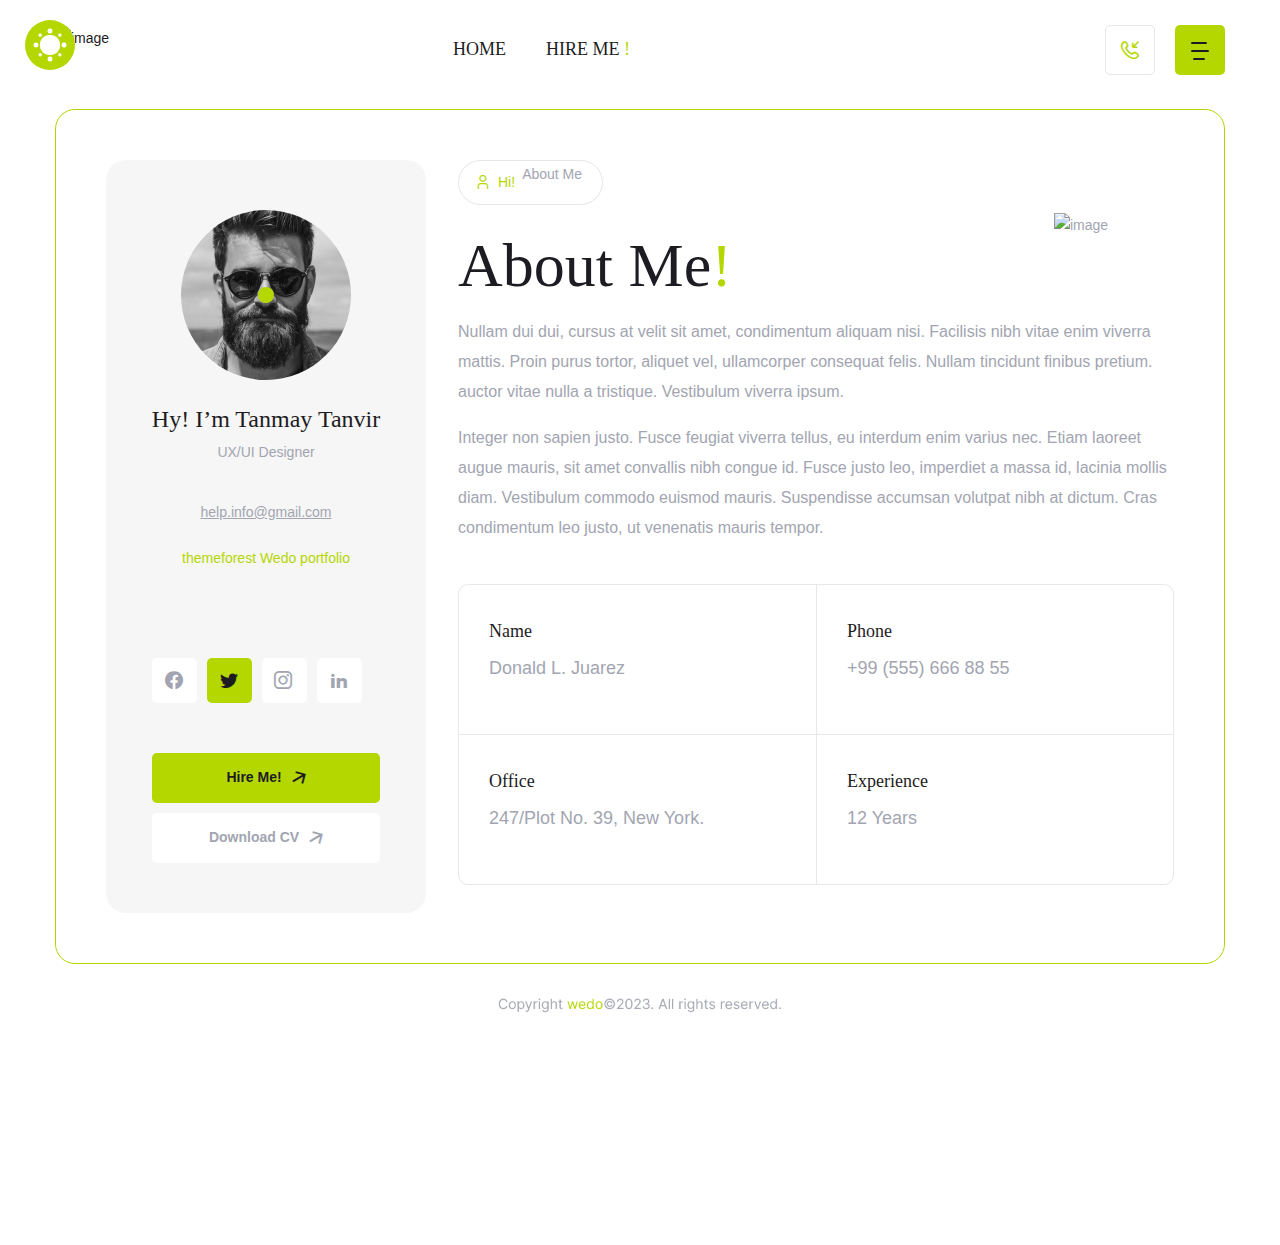
==== commit 411a2a37: "update" ====
--- a/about-us.html
+++ b/about-us.html
@@ -268,23 +268,41 @@
 
               </div>
           
-              <div class="banner">
-              <div class="item wrap-counter">
-                <img src="images/service/img-9.png" alt="image">
-                <h4><a href="#" class="counter-number" data-speed="5000" data-to="95"></a><span>% Figma</span></h4>
-              </div>
-              <div class="item wrap-counter">
-                <img src="images/service/img-8.png" alt="image">
-                <h4><a href="#" class="counter-number" data-speed="5000" data-to="65"></a><span>% Bootstrap</span></h4>
-              </div>
-              <div class="item wrap-counter">
-                <img src="images/service/img-2.png" alt="image">
-                <h4><a href="#" class="counter-number" data-speed="5000" data-to="85"></a><span>% Sketch</span></h4>
-              </div>
-              <div class="item wrap-counter">
-                <img src="images/service/img-7.png" alt="image">
-                <h4><a href="#" class="counter-number" data-speed="5000" data-to="90"></a><span>% XD</span></h4>
-              </div>
+              <div class="banner-light">
+                <div class="item wrap-counter">
+                  <img src="images/service/img-9.png" alt="image">
+                  <h4><a href="#" class="counter-number" data-speed="5000" data-to="95"></a><span>% Figma</span></h4>
+                </div>
+                  <div class="item wrap-counter">
+                  <img src="images/service/img-8.png" alt="image">
+                  <h4><a href="#" class="counter-number" data-speed="5000" data-to="65"></a><span>% Bootstrap</span></h4>
+                </div>
+                <div class="item wrap-counter">
+                  <img src="images/service/img-2.png" alt="image">
+                  <h4><a href="#" class="counter-number" data-speed="5000" data-to="85"></a><span>% Sketch</span></h4>
+                </div>
+                <div class="item wrap-counter">
+                  <img src="images/service/img-7.png" alt="image">
+                  <h4><a href="#" class="counter-number" data-speed="5000" data-to="90"></a><span>% XD</span></h4>
+                </div>
+              </div>
+              <div class="banner banner-dark">
+                <div class="item wrap-counter">
+                  <img src="images/service/img-9.png" alt="image">
+                  <h4><a href="#" class="counter-number" data-speed="5000" data-to="95"></a><span>% Figma</span></h4>
+                </div>
+                  <div class="item wrap-counter">
+                  <img src="images/service/img-8.png" alt="image">
+                  <h4><a href="#" class="counter-number" data-speed="5000" data-to="65"></a><span>% Bootstrap</span></h4>
+                </div>
+                <div class="item wrap-counter">
+                  <img src="images/service/img-2.png" alt="image">
+                  <h4><a href="#" class="counter-number" data-speed="5000" data-to="85"></a><span>% Sketch</span></h4>
+                </div>
+                <div class="item wrap-counter">
+                  <img src="images/service/img-7.png" alt="image">
+                  <h4><a href="#" class="counter-number" data-speed="5000" data-to="90"></a><span>% XD</span></h4>
+                </div>
               </div>
             </div>
           </div>
--- a/stylesheets/shortcodes.css
+++ b/stylesheets/shortcodes.css
@@ -64,13 +64,30 @@
     height: 16px;
     border-radius: 50px;
     background-color: var(--primary-bg-light);
-    bottom: 6%;
-    right: 14%;
+    top: 0;
+    left: 0;
+    right: 0;
+    bottom: 0;
+    margin: auto;
+    overflow: hidden;
+    animation: circle 4s linear infinite;
 }
 
 .sticky-sidebar .avatar img {
     border-radius: 100px;
 }
+
+@keyframes circle {
+    0% {
+        transform: rotate(0deg) translate(-85px) rotate(0deg);
+
+    }
+
+    100% {
+        transform: rotate(360deg) translate(-85px) rotate(-360deg);
+    }
+}
+
 
 .sticky-sidebar .profile {
     margin: 25px 0px 0px;
@@ -1373,7 +1390,9 @@
 }
 
 .tf-box-resume.active,
-.tf-box-resume:hover {
+.tf-box-resume:hover,
+.is-dark .tf-box-resume.active,
+.is-dark .tf-box-resume:hover {
     border: 1px solid var(--primary-bg-light);
 }
 
@@ -1400,7 +1419,7 @@
     margin-bottom: 90px;
 }
 
-.banner {
+.banner-light {
     background-image: url(../images/service/bg.jpg);
     padding: 30px 45px 22px;
     background-size: cover;
@@ -1410,19 +1429,36 @@
     border-radius: 8px;
 }
 
-.banner .item {
+.banner-dark {
+    background-image: url(../images/service/bg-dark.jpg);
+    padding: 30px 45px 22px;
+    background-size: cover;
+    display: flex;
+    justify-content: space-between;
+    align-items: center;
+}
+
+#about .banner-dark {
+    display: none;
+}
+
+
+.banner-light .item,
+.banner-dark .item {
     display: flex;
     flex-direction: column;
     row-gap: 24px;
     align-items: center;
 }
 
-.banner .item img {
+.banner-light .item img,
+.banner-dark .item img {
     width: 50px;
     height: 50px;
 }
 
-.banner .item h4 {
+.banner-light .item h4,
+.banner-dark .item h4 {
     font-size: 24px;
     line-height: 30px;
 }
@@ -1692,7 +1728,19 @@
     border: 1px solid rgba(255, 255, 255, 0.1);
 }
 
+.is-dark .tf-box-resume .inner-right a {
+    color: var(--primary-color);
+}
+
 .is-dark table.content td {
     border-left: 1px solid rgba(255, 255, 255, 0.1);
     border-bottom: 1px solid rgba(255, 255, 255, 0.1);
+}
+
+.is-dark .banner-light {
+    display: none;
+}
+
+.is-dark #about .banner-dark {
+    display: flex;
 }--- a/stylesheets/style.css
+++ b/stylesheets/style.css
@@ -78,7 +78,6 @@
 object,
 ol,
 output,
-p,
 pre,
 q,
 ruby,
@@ -657,6 +656,15 @@
 }
 
 /* popup menu */
+.is-relative {
+    position: relative;
+}
+
+/* 
+.menu-popup {
+    position: absolute;
+} */
+
 .widget-filter {
     background: var(--primary-bg-light);
     box-shadow: 0px 2px 2px rgba(28, 36, 51, 0.1);
@@ -665,15 +673,16 @@
 
 .menu-popup .widget-filter {
     height: 100vh;
-    transform: translateX(100%);
+    transform: translateY(-10px);
+    border-radius: 20px;
     transition: transform 0.25s cubic-bezier(0.25, 0.46, 0.45, 0.94);
     will-change: transform;
     -webkit-overflow-scrolling: touch;
-    -webkit-transition: all 0.2s ease 0s;
-    -moz-transition: all 0.2s ease 0s;
-    -ms-transition: all 0.2s ease 0s;
-    -o-transition: all 0.2s ease 0s;
-    transition: all 0.2s ease 0s;
+    -webkit-transition: all 0.5s ease 0s;
+    -moz-transition: all 0.5s ease 0s;
+    -ms-transition: all 0.5s ease 0s;
+    -o-transition: all 0.5s ease 0s;
+    transition: all 0.5s ease 0s;
     -webkit-transition-timing-function: ease;
     transition-timing-function: ease;
 }
@@ -681,16 +690,23 @@
 
 
 .menu-popup .modal-menu__backdrop {
-    position: fixed;
-    right: 100%;
-    top: 0;
+    position: absolute;
+    inset: 85px 13px 0px;
     background-color: rgba(26, 25, 30, 0.9);
-    width: 100%;
-    height: 100%;
+    min-height: 1160px;
     z-index: 999;
+    border-radius: 20px;
     opacity: 0;
     visibility: hidden;
-    transition: 0.5s;
+    /* transition: 0.5s; */
+    -webkit-overflow-scrolling: touch;
+    -webkit-transition: all 0.5s ease 0s;
+    -moz-transition: all 0.5s ease 0s;
+    -ms-transition: all 0.5s ease 0s;
+    -o-transition: all 0.5s ease 0s;
+    transition: all 0.5s ease 0s;
+    -webkit-transition-timing-function: ease;
+    transition-timing-function: ease;
     cursor: url(../images/home/icon-close.png), auto;
 
 
@@ -698,25 +714,28 @@
 
 
 .menu-popup .widget-filter {
-    position: fixed;
-    right: 0;
-    top: 0;
-    bottom: 0;
+    position: absolute;
+    inset: 85px 13px 0px;
+    display: flex;
+    justify-content: space-between;
+    height: 789px;
     z-index: 99999;
+    opacity: 0;
     visibility: hidden;
 }
 
 .menu-popup.modal-menu--open .widget-filter {
-    transform: translatex(0);
+    opacity: 1;
+    transform: translateY(0%);
     visibility: visible;
-    transition-delay: 0.5s;
+    /* transition-delay: 0.5s; */
 
 }
 
 .menu-popup.modal-menu--open .modal-menu__backdrop {
     opacity: 1;
     visibility: visible;
-    right: 0;
+    /* right: 0; */
 
 }
 
@@ -726,8 +745,6 @@
     transition: all 0.2s ease-in-out;
     background: var(--color-dark);
 }
-
-
 
 .is-fixed {
     position: fixed;
@@ -842,24 +859,45 @@
     color: var(--primary-color);
 }
 
-
-.menu-popup .menu-header a {
-    display: inline-flex;
-    align-items: center;
-}
-
-.menu-popup .menu-header img {
-    width: 100px;
-    margin-left: -32px;
-}
-
-.menu-popup .menu-header span {
+.menu-popup .menu-left,
+.menu-popup .menu-right {
+    display: flex;
+    flex-direction: column;
+    justify-content: space-between;
+}
+
+.menu-popup .menu-left .contact p {
+    color: rgba(29, 28, 34, 0.6);
+    font-weight: 500;
+    font-size: 14px;
+    line-height: 17px;
+    margin-bottom: 8px;
+    text-transform: uppercase;
+
+}
+
+.menu-popup .menu-left .contact h4 {
+    font-size: 24px;
+    line-height: 29px;
+    color: var(--title-light);
+}
+
+.menu-popup .menu-left .contact>.contact-phone {
+    margin-bottom: 40px;
+}
+
+.menu-popup .menu-left img {
+    width: 142px;
+    height: 100px;
+}
+
+.menu-popup .menu-left span {
     font-size: 25px;
     margin-top: 5px;
     margin-left: -10px;
 }
 
-.menu-popup .menu-header a:hover {
+.menu-popup .menu-left a:hover {
     color: var(--title-light);
 }
 
@@ -875,39 +913,57 @@
     color: var(--title-light);
 }
 
-.menu-popup .menu-footer .contact {
-    padding: 20px 0px;
-}
-
-.menu-popup .menu-footer .contact li:first-child {
-    margin-bottom: 20px;
-}
-
-.menu-popup .menu-footer .contact li i {
-    margin-right: 5px;
-}
-
-.menu-popup .menu-footer li {
+
+
+.menu-popup .menu-right li {
     color: var(--title-light);
 }
 
-.menu-popup .menu-footer .contact li i::before {
-    color: var(--title-light);
-}
-
-.menu-popup .menu-footer li .icon-mail::before {
-    font-weight: 700;
-}
-
-.menu-popup .menu-footer .wd-social-icon li a {
+.menu-popup .menu-right .icon-close {
+    display: flex;
+    align-items: center;
+    gap: 20px;
+}
+
+.menu-popup .menu-right .icon-close span {
+    font-family: 'Bebas Neue', cursive;
+    font-size: 14px;
+    line-height: 17px;
+}
+
+.title-button-group {
+    display: flex;
+    align-items: center;
+    justify-content: center;
+    width: 100px;
+    height: 100px;
+    border: 1px solid #000000;
+    border-radius: 50%;
+}
+
+.title-button-group::before,
+.title-button-group::after {
+    content: "";
+    display: block;
+    background-color: #000000;
+    transform: rotate(45deg);
+    width: 1px;
+    height: 50px;
+}
+
+.title-button-group::after {
+    transform: rotate(137.42deg);
+}
+
+.menu-popup .menu-right .wd-social-icon li a {
     background: rgba(29, 28, 34, 0.05);
 }
 
-.menu-popup .menu-footer .wd-social-icon li i::before {
+.menu-popup .menu-right .wd-social-icon li i::before {
     color: rgba(29, 28, 34, 0.4);
 }
 
-.menu-popup .menu-footer .wd-social-icon li a:hover {
+.menu-popup .menu-right .wd-social-icon li a:hover {
     background: var(--color-white);
 }
 
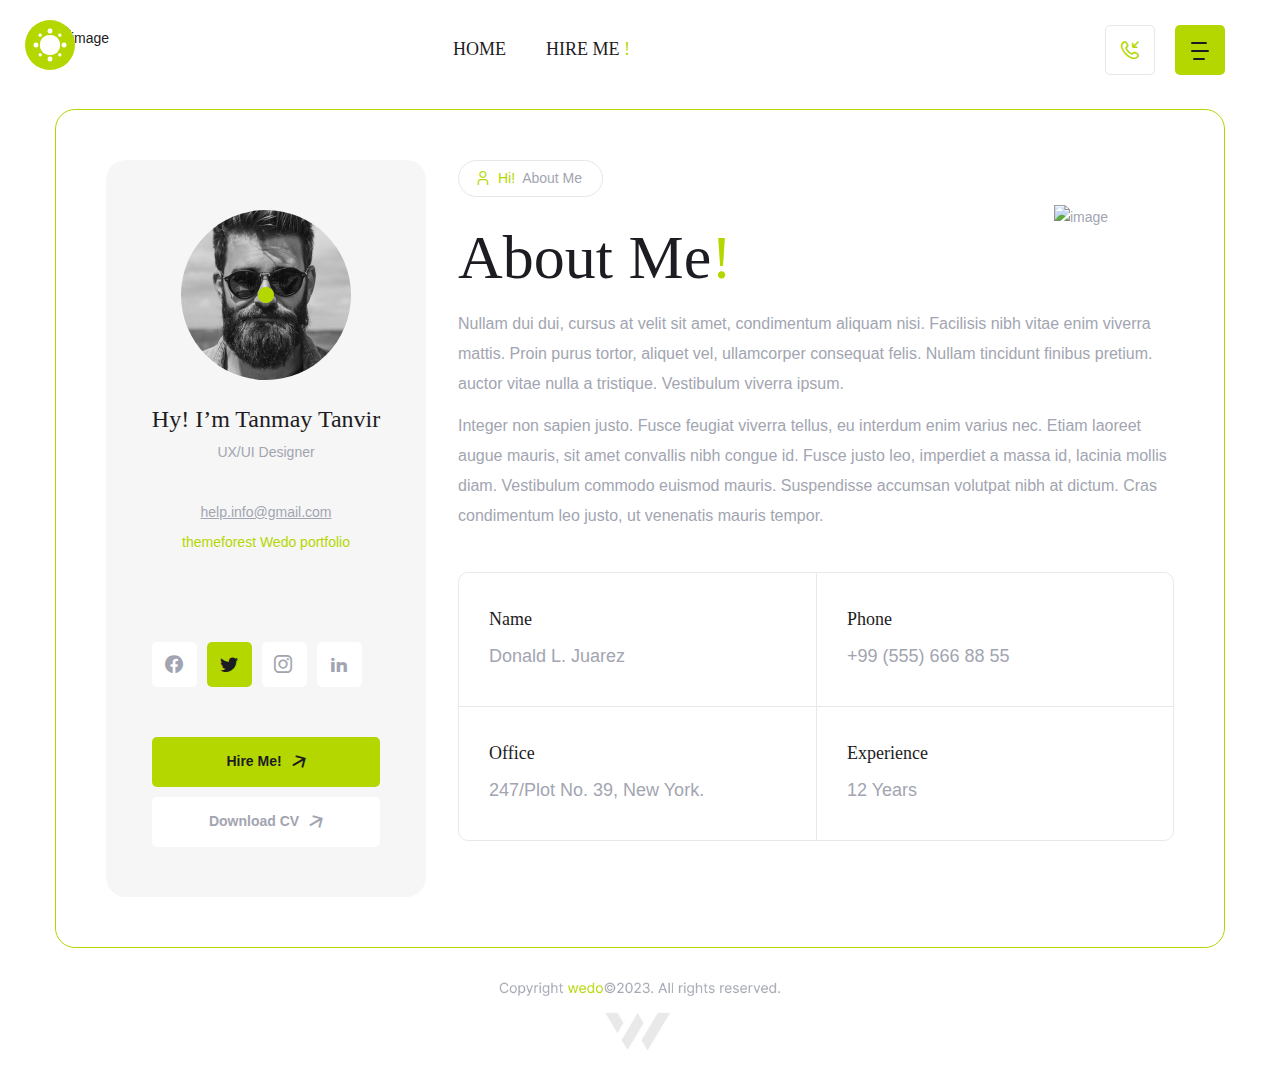
==== commit e8ee22f7: "update" ====
--- a/about-us.html
+++ b/about-us.html
@@ -37,48 +37,7 @@
 </head>
 
 <body>
-   <!-- popup -->
-   <div class="menu-popup">
-    <div class="modal-menu__backdrop"></div>
-    <div class="widget-filter">
-
-      <div class="menu-header">
-        <a href="index.html"><img src="images/logo-menu.png" alt="img"><span>W E D O</span></a>
-      
-      </div>
-      <div class="menu scrollable">
-        <ul class="menu-content">
-          <li><a href="./index.html">HOME</a></li>
-          <li><a class="active" href="#about">ABOUT</a></li>
-          <li><a href="#service">SERVICE</a></li>
-          <li><a href="#pricing">PRICE TABLE</a></li>
-          <li><a href="#skill">SKILLS</a></li>
-          <li><a href="#portfolio">PORTFOLIO</a></li>
-          <li><a href="#portfolio-v1">PORTFOLIO SINGLE V1</a></li>
-          <li><a href="#portfolio-v2">PORTFOLIO SINGLE V2</a></li>
-          <li><a href="#testimonials">TESTIMONIAL</a></li>
-          <li><a href="#contact">CONTACT</a></li>
-        </ul>
-    </div>
-      
-    <!-- <a class="title-button-group"><img src="images/home/icon-close.png" alt=""></a> -->
-      
-      <div class="menu-footer">
-        <ul class="contact">
-          <li><i class="icon-phone"></i> +55 (9900) 666 22</li>
-          <li> <i class="icon-mail"></i> info.gvd @gmail.com</li>
-        </ul>
-        <ul class="wd-social-icon">
-          <li><a href="#"><i class="icon-facebook1"></i></a></li>
-          <li><a href="#" class="active"><i class="icon-twitter"></i></a></li>
-          <li><a href="#"><i class="icon-instagram"></i></a></li>
-          <li><a href="#"><i class="icon-linkedin"></i></a></li>
-        </ul>
-      </div>
-    </div>
-    
-  </div>
-
+   
   <!-- Header -->
   <header id="header" class="header header-default">
     <div class="tf-container">
@@ -108,6 +67,52 @@
             </div>
           </div>
         </div>
+        <!-- popup -->
+        <div class="menu-popup">
+          <div class="modal-menu__backdrop"></div>
+          <div class="widget-filter">
+
+            <div class="menu-left">
+              <a href="index.html"><img src="images/logo-menu.png" alt="img"></a>
+              <div class="contact">
+                <div class="contact-phone">
+                  <p>Contact Phone</p>
+                  <h4>+55 (9900) 666 22</h4>
+                </div>
+                <div class="contact-mail">
+                  <p>Contact Mail</p>
+                  <h4>info.gvd @gmail.com</h4>
+                </div>
+              </div>
+
+            </div>
+            <ul class="menu-content">
+              <li><a class="scroll-to active" href="./index.html">HOME</a></li>
+              <li><a href="#about">ABOUT</a></li>
+              <li><a href="#service">SERVICE</a></li>
+              <li><a href="#">PRICE TABLE</a></li>
+              <li><a href="#">SKILLS</a></li>
+              <li><a href="#">PORTFOLIO</a></li>
+              <li><a href="#">TESTIMONIAL</a></li>
+              <li><a href="#">CONTACT</a></li>
+            </ul>
+
+            <div class="menu-right">
+              <div class="icon-close">
+                <span>C L O S E</span> 
+                <a class="title-button-group"></a>
+              </div>
+              
+              <ul class="wd-social-icon">
+                <li><a href="#"><i class="icon-facebook1"></i></a></li>
+                <li><a href="#" class="active"><i class="icon-twitter"></i></a></li>
+                <li><a href="#"><i class="icon-instagram"></i></a></li>
+                <li><a href="#"><i class="icon-linkedin"></i></a></li>
+              </ul>
+            </div>
+          </div>
+
+        </div>
       </div>
 
     </div>
@@ -152,10 +157,12 @@
               </div>
             </div>
           </div>
+
+          
             <!-- about us -->
           <div class="cl8">
             <div class="wedo-section animated" id="about">
-              <div class=" about-wrap">
+              <div class="about-wrap">
               <div class="wrap-title">
                 <div class="note">
                   <span class="icon-user icon"></span>
@@ -307,6 +314,7 @@
             </div>
           </div>
           <!-- end -->
+          
           <!-- service -->
           <div class="cl8">
             <div class="service-wrap wedo-section" id="service">
@@ -1286,19 +1294,20 @@
   </section>
   <!-- End -->
 
-  <!-- Footer -->
-  <footer>
-    <div class="tf-container">
-      <div class="footer">
-        <img src="images/footer.png" alt="images">
+    <!-- Footer -->
+    <footer id="footer">
+      <div class="tf-container">
+        <div class="footer">
+          <img class="logo-footer" src="images/logo-footer.jpg" alt="images">
+          <img class="logo-footer-dark" src="images/footer.png" alt="images">
+        </div>
       </div>
-    </div>
-
-  </footer>
-  <!-- End footer -->
+    </footer>
+    <!-- End footer -->
   <script src="javascript/jquery.min.js"></script>
   <script src="javascript/countto.js"></script>
   <script src="javascript/progress-bar.js"></script>
+  <script src="javascript/test.js"></script>
   <script src="javascript/main.js"></script>
 
 </body>
--- a/stylesheets/shortcodes.css
+++ b/stylesheets/shortcodes.css
@@ -70,7 +70,7 @@
     bottom: 0;
     margin: auto;
     overflow: hidden;
-    animation: circle 4s linear infinite;
+    animation: circle 6s linear infinite;
 }
 
 .sticky-sidebar .avatar img {
@@ -1488,20 +1488,20 @@
     grid-column: 2 / 5;
 }
 
-.grid-item-2 .box-title {
+.home-box .box-title {
     margin-bottom: 60px;
 }
 
-.grid-item-2 .box-title .title {
+.home-box .box-title .title {
     flex: 2;
 }
 
-.grid-item-2 .box-title .tag {
+.home-box .box-title .tag {
     flex: 1;
     text-align: end;
 }
 
-.grid-item-2 .box-title .tag a {
+.home-box .box-title .tag a {
     background: #f6f6f6;
     border-radius: 50px;
     transform: rotate(90deg);
@@ -1513,7 +1513,7 @@
     color: var(--primary-color);
 }
 
-.grid-item-2 .box-title .tag a i {
+.home-box .box-title .tag a i {
     margin-right: 5px;
 }
 
@@ -1691,7 +1691,7 @@
     border: 1px solid var(--color-dark);
 }
 
-.is-dark .grid-item-2 .box-title .tag a {
+.is-dark .home-box .box-title .tag a {
     background: rgba(255, 255, 255, 0.1);
 }
 
@@ -1743,4 +1743,58 @@
 
 .is-dark #about .banner-dark {
     display: flex;
-}+}
+
+/* home page */
+.img-box-sidebar {
+    margin: 30px 0px 25px;
+}
+
+.img-box-sidebar .img-inner-top {
+    display: inline-block;
+    position: relative;
+}
+
+.img-box-sidebar .img-inner-top h4 {
+    position: absolute;
+    top: 40px;
+    left: 15px;
+    font-size: 24px;
+    color: var(--color-white);
+}
+
+.img-box-sidebar .img-inner-bottom {
+    display: inline-flex;
+    gap: 20px;
+    background: url(../images/home/img-12.png);
+    padding: 25px 40px 25px;
+    background-size: contain;
+    background-repeat: no-repeat;
+    align-items: center;
+    border-radius: 20px;
+    width: 100%;
+}
+
+.img-box-sidebar .img-inner-bottom h3 {
+    letter-spacing: 0.4em;
+    text-transform: capitalize;
+    font-size: 20px;
+    line-height: 26px;
+    color: var(--color-white);
+}
+
+.img-box-sidebar .img-inner-bottom img {
+    width: 50px;
+    height: 50px;
+}
+
+.home-box .img-top .box-image {
+    display: flex;
+    gap: 30px;
+}
+
+.home-box .img-top .box-image a {
+    display: inline-block;
+}
+
+.home-box .img-top .box-image .img-1 {}--- a/stylesheets/style.css
+++ b/stylesheets/style.css
@@ -325,6 +325,7 @@
     color: var(--primary-color);
     font-size: 16px;
     line-height: 30px;
+    margin: 0;
 }
 
 h1,
@@ -693,7 +694,7 @@
     position: absolute;
     inset: 85px 13px 0px;
     background-color: rgba(26, 25, 30, 0.9);
-    min-height: 1160px;
+    /* min-height: 1160px; */
     z-index: 999;
     border-radius: 20px;
     opacity: 0;
@@ -901,12 +902,11 @@
     color: var(--title-light);
 }
 
-.menu-popup .menu-content {
-    border-bottom: 1px solid var(--title-light);
-}
-
-.menu-popup .menu-content li {
-    padding-bottom: 20px;
+.menu-popup .menu-content li a {
+    font: 30px/30px 'Bebas Neue', cursive;
+    font-size: 32px;
+    line-height: 68px;
+    color: var(--title-light);
 }
 
 .menu-popup .menu-content li a:hover {
@@ -923,12 +923,15 @@
     display: flex;
     align-items: center;
     gap: 20px;
+    cursor: pointer;
 }
 
 .menu-popup .menu-right .icon-close span {
     font-family: 'Bebas Neue', cursive;
+    letter-spacing: 0.6em;
     font-size: 14px;
     line-height: 17px;
+    color: var(--title-light);
 }
 
 .title-button-group {
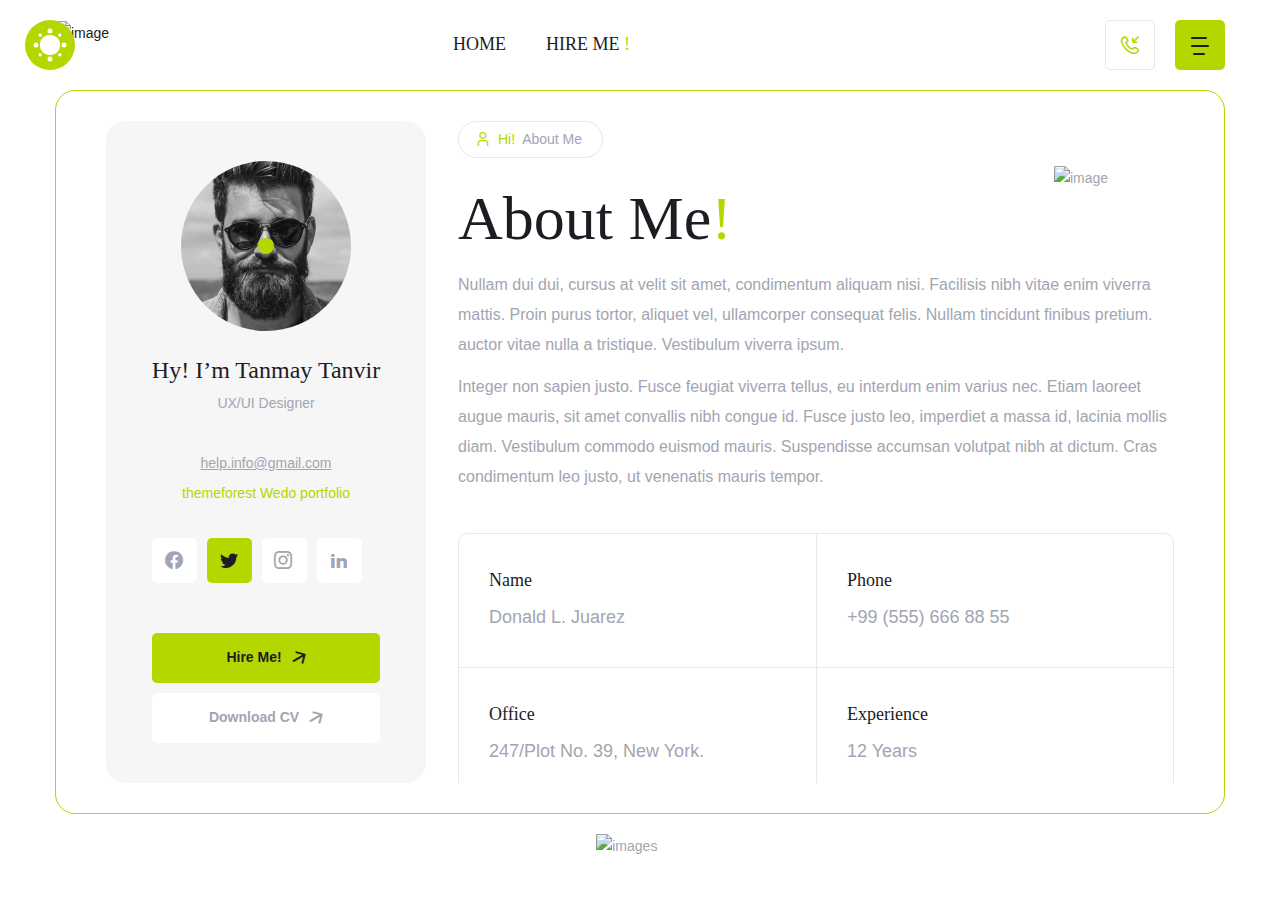
==== commit b9ac0cf4: "update" ====
--- a/about-us.html
+++ b/about-us.html
@@ -90,11 +90,11 @@
               <li><a class="scroll-to active" href="./index.html">HOME</a></li>
               <li><a href="#about">ABOUT</a></li>
               <li><a href="#service">SERVICE</a></li>
-              <li><a href="#">PRICE TABLE</a></li>
-              <li><a href="#">SKILLS</a></li>
-              <li><a href="#">PORTFOLIO</a></li>
+              <li><a href="#price">PRICE TABLE</a></li>
+              <li><a href="#skill">SKILLS</a></li>
+              <li><a href="#portfolio">PORTFOLIO</a></li>
               <li><a href="#">TESTIMONIAL</a></li>
-              <li><a href="#">CONTACT</a></li>
+              <li><a href="#contact">CONTACT</a></li>
             </ul>
 
             <div class="menu-right">
@@ -126,7 +126,7 @@
     </div>
   </div>
 
-  <section>
+  <section id="content">
     <div class="tf-container">
       <div class="wrapper">
         <div class="group-4-8">
@@ -159,7 +159,7 @@
           </div>
 
           
-            <!-- about us -->
+          <!-- about us -->
           <div class="cl8">
             <div class="wedo-section animated" id="about">
               <div class="about-wrap">
--- a/stylesheets/shortcodes.css
+++ b/stylesheets/shortcodes.css
@@ -19,7 +19,7 @@
 .wrapper {
     border: 1px solid var(--primary-bg-light);
     border-radius: 20px;
-    padding: 50px;
+    padding: 30px 50px;
 }
 
 .group-4-8 {
@@ -45,7 +45,7 @@
     position: sticky;
     background-color: #f6f6f6;
     border-radius: 20px;
-    padding: 50px 0px;
+    padding: 40px 0px;
     display: flex;
     flex-direction: column;
     align-items: center;
@@ -154,7 +154,7 @@
 }
 
 .content .m-top {
-    margin-top: 85px;
+    margin-top: 30px;
 }
 
 .profile .bottom {
@@ -1468,28 +1468,12 @@
     padding-bottom: 20px;
 }
 
-.grid-container {
-    display: grid;
-    grid-template-columns: 29.966% auto;
-    grid-template-rows: auto auto auto;
-    grid-gap: 30px;
-}
-
-/* .grid-container a {
-    display: block;
-} */
-
-.grid-item-1 {
-    grid-row: 1 / 3;
-    height: fit-content;
-}
-
-.grid-item-2 {
-    grid-column: 2 / 5;
-}
-
-.home-box .box-title {
-    margin-bottom: 60px;
+
+
+
+
+.home-box .wrap-title {
+    margin-bottom: 50px;
 }
 
 .home-box .box-title .title {
@@ -1517,109 +1501,6 @@
     margin-right: 5px;
 }
 
-.grid-item-3 {
-    grid-column: 2 / 4;
-    height: fit-content;
-}
-
-.grid-item-3 .top {
-    display: flex;
-    align-items: flex-end;
-    gap: 30px;
-    margin-bottom: 30px;
-}
-
-.grid-item-3 .bottom {
-    display: flex;
-    gap: 30px;
-}
-
-.grid-item-3 .top .img-1 {
-    width: 140px;
-    height: 230px;
-}
-
-.grid-item-3 .top .img-2 {
-    width: 300px;
-    height: 300px;
-}
-
-.grid-item-3 .bottom .inner-left img {
-    width: 370px;
-    height: 300px;
-    margin-right: 30px;
-}
-
-.grid-item-3 .bottom .inner-right {
-    display: flex;
-    flex-direction: column;
-    row-gap: 30px;
-}
-
-.grid-item-3 .bottom .inner-right img {
-    width: 70px;
-    height: 70px;
-}
-
-.grid-item-3 .bottom .inner-right .img-1 {
-    height: 100px;
-}
-
-.grid-item-4 {
-    display: flex;
-    flex-direction: column;
-    row-gap: 30px;
-}
-
-.grid-item-4 img {
-    width: 220px;
-}
-
-.grid-item-4 .img-1 {
-    height: 128px;
-}
-
-.grid-item-4 .img-2 {
-    height: 235px;
-}
-
-.grid-item-4 .img-3 {
-    height: 370px;
-}
-
-.grid-item-5 {
-    margin-top: -343px;
-    margin-left: 45px;
-}
-
-.grid-item-5 img {
-    width: 270px;
-    height: 177px;
-}
-
-.grid-item-6 {
-    display: flex;
-    gap: 30px;
-    margin-left: -22rem;
-    margin-right: -18rem;
-    margin-top: -10rem;
-}
-
-.grid-item-6 img {
-    height: 130px;
-}
-
-.grid-item-6 .img-1 {
-    width: 420px;
-}
-
-.grid-item-6 .img-2 {
-    width: 170px;
-}
-
-.grid-item-6 .img-3 {
-    width: 170px;
-}
 
 .wedo-section::-webkit-scrollbar {
     width: 5px
@@ -1627,7 +1508,7 @@
 
 .wedo-section {
     scrollbar-width: thin;
-    scrollbar-color: var(--primary-bg-light) #fff
+    scrollbar-color: #fff
 }
 
 .wedo-section:-webkit-scrollbar-track {
@@ -1635,9 +1516,8 @@
 }
 
 .wedo-section::-webkit-scrollbar-thumb {
-    background-color: var(--primary-bg-light);
+    background-color: transparent;
     border-radius: 6px;
-    /* border: 3px solid #fff */
 }
 
 .wedo-section {
@@ -1788,13 +1668,163 @@
     height: 50px;
 }
 
-.home-box .img-top .box-image {
+.home-box .content {
     display: flex;
     gap: 30px;
 }
 
-.home-box .img-top .box-image a {
+.home-box .inner-left .img-top .box-image {
+    display: flex;
+    align-items: flex-end;
+    gap: 30px;
+}
+
+.home-box .inner-left .img-top .box-image a {
     display: inline-block;
 }
 
-.home-box .img-top .box-image .img-1 {}+.home-box .inner-left .img-top .box-image .img-1 {
+    width: 130px;
+}
+
+.home-box .inner-left .img-top .box-image .img-about img {
+    width: 300px;
+    height: 300px;
+}
+
+.home-box .inner-left .img-top .box-image .img-about,
+.home-box .inner-left .img-content .box-image .img-portfolio {
+    position: relative;
+    display: inline-block;
+}
+
+.home-box .inner-left .img-top .box-image .img-about h4 {
+    position: absolute;
+    margin-top: -60px;
+    margin-left: 60px;
+    color: var(--title-light);
+    text-align: center;
+    letter-spacing: 0.6em;
+    font-size: 24px;
+    line-height: 29px;
+}
+
+.home-box .inner-left .img-content {
+    margin: 30px 0px;
+}
+
+.home-box .inner-left .img-content .box-image .img-portfolio img {
+    width: 360px;
+    height: 300px;
+}
+
+.home-box .inner-left .img-content .box-image .img-portfolio h4 {
+    position: absolute;
+    bottom: 30px;
+    left: 30px;
+
+}
+
+.home-box .inner-left .img-content .box-image .img-portfolio h4 p,
+.home-box .inner-right .box-image .inner h4 p {
+    font-size: 32px;
+    line-height: 38px;
+    color: var(--title-light);
+}
+
+.home-box .inner-left .img-content .box-image {
+    display: flex;
+    gap: 30px;
+
+}
+
+.home-box .inner-left .img-content .icon-social img {
+    width: 70px;
+    height: 70px;
+}
+
+.home-box .inner-left .img-content .icon-social .img-1 img {
+    max-width: 70px;
+    height: 100px;
+}
+
+.home-box .inner-left .img-content .icon-social li:not(:last-child) {
+    margin-bottom: 30px;
+}
+
+.home-box .inner-left .img-bottom {
+    display: flex;
+}
+
+.home-box .inner-left .img-bottom a:first-child {
+    margin-right: 30px;
+}
+
+.home-box .inner-left .img-bottom img,
+.home-box .inner-left .img-bottom a {
+    width: 212px;
+    height: 130px;
+}
+
+.home-box .inner-left .img-bottom a:last-child {
+    display: flex;
+    flex-direction: column;
+    align-items: center;
+    justify-content: center;
+    background-color: #DF717D;
+    border-radius: 20px;
+
+}
+
+.home-box .inner-left .img-bottom a h4,
+.home-box .inner-left .img-bottom a p {
+    font-family: 'Bebas Neue', cursive;
+    font-size: 26px;
+    line-height: 31px;
+    text-transform: capitalize;
+    color: var(--color-white);
+}
+
+.home-box .inner-right .box-image {
+    display: flex;
+    flex-direction: column;
+    row-gap: 30px;
+}
+
+.home-box .inner-right .box-image .top img {
+    width: 220px;
+    height: 126px;
+}
+
+.home-box .inner-right .box-image .inner,
+.home-box .inner-right .box-image .bottom {
+    position: relative;
+}
+
+.home-box .inner-right .box-image .inner h4 {
+    position: absolute;
+    top: 45%;
+    left: 30%;
+}
+
+.home-box .inner-right .box-image .inner h4 p:first-child {
+    text-align: center;
+}
+
+.home-box .inner-right .box-image .inner img {
+    width: 220px;
+    height: 235px;
+}
+
+.home-box .inner-right .box-image .bottom img {
+    width: 220px;
+    height: 370px;
+}
+
+.home-box .inner-right .box-image .bottom h4 {
+    position: absolute;
+    bottom: 30px;
+    left: 30px;
+    font-size: 24px;
+    line-height: 29px;
+}--- a/stylesheets/style.css
+++ b/stylesheets/style.css
@@ -540,7 +540,7 @@
 
 .header {
     position: relative;
-    padding: 25px 0px 14px;
+    padding: 20px 0px 0px;
 }
 
 .logo {
@@ -646,14 +646,26 @@
 
 /* footer */
 .footer {
-    margin: 31px 0px 14px;
+    margin: 20px 0px 0px;
     display: flex;
+    flex-direction: column;
     justify-content: center;
     align-items: center;
 }
 
 .footer img {
-    height: 88px;
+    width: 87.5px;
+    height: 70px;
+}
+
+.footer p {
+
+    font-size: 14px;
+    line-height: 17px;
+}
+
+.footer p a {
+    color: var(--primary-bg-light);
 }
 
 /* popup menu */
@@ -982,4 +994,16 @@
 
 .flicker {
     animation: flicker 0.7s infinite;
-}+}
+
+/* ------------- */
+.tf-fullscreen {
+    overflow: hidden;
+}
+
+/* #footer {
+    position: fixed;
+    width: 100%;
+    bottom: 0;
+    z-index: 99;
+} */